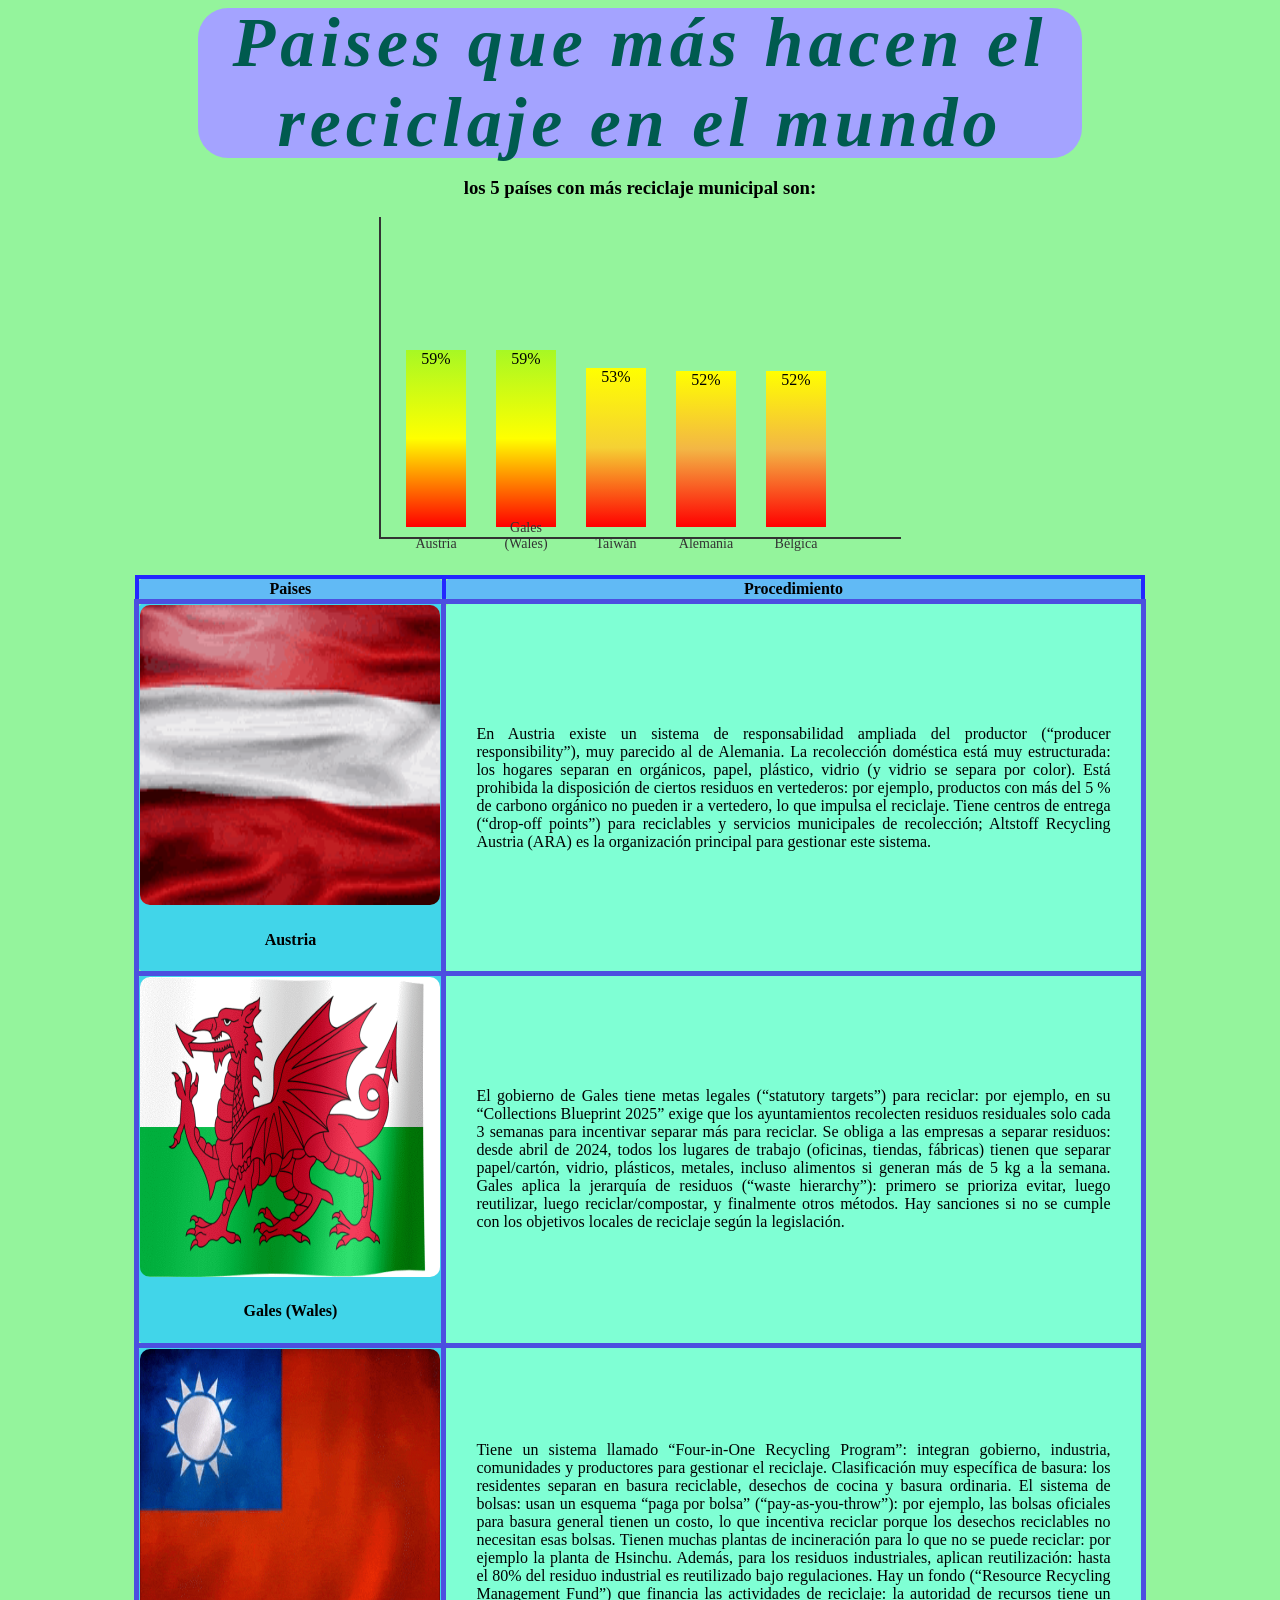
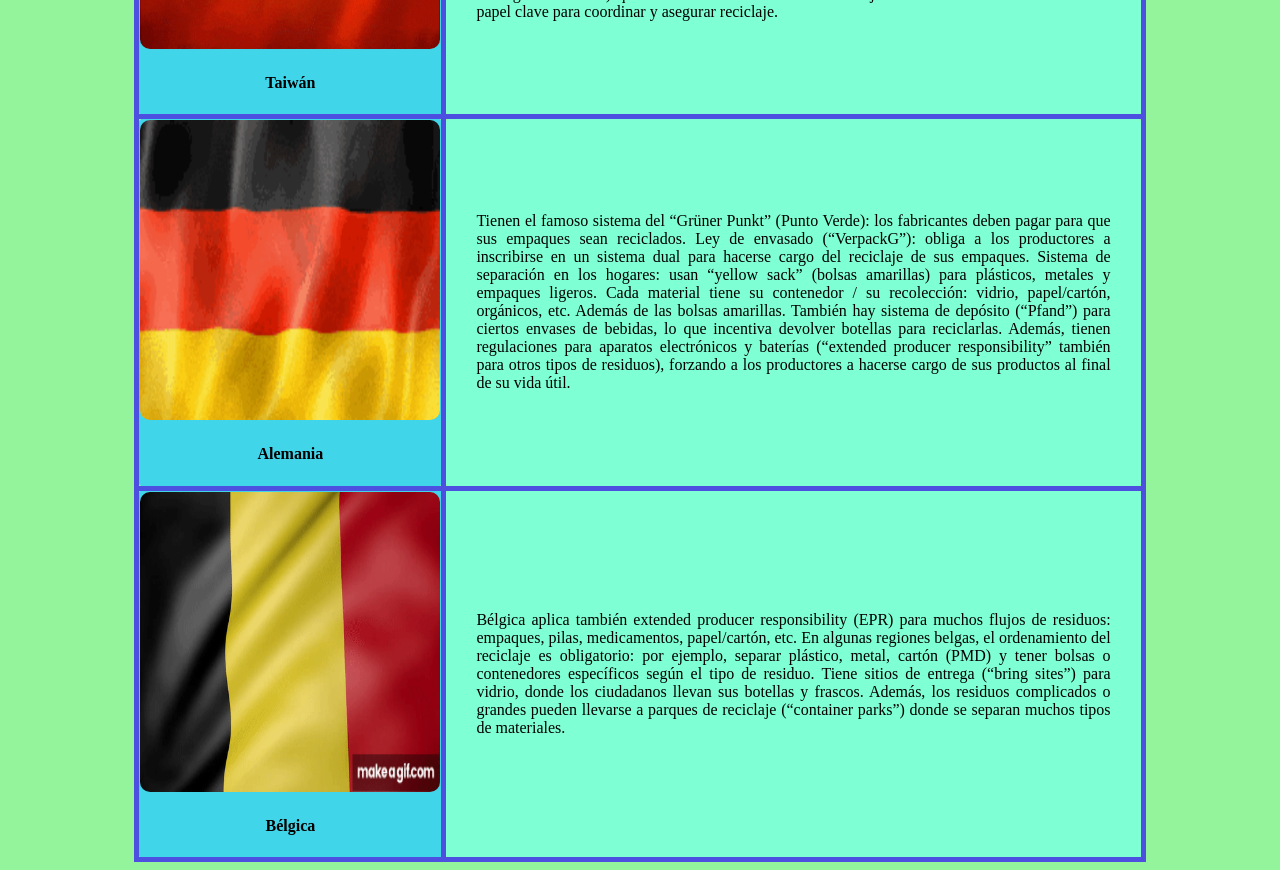
==== Calculo_Reciclaje.html @ cfeb7e09 "Actualice Calculo Reciclaje" ====
<!DOCTYPE html>
<html lang="en">
<head>
    <meta charset="UTF-8">
    <meta name="viewport" content="width=device-width, initial-scale=1.0">
    <link rel="stylesheet" href="Styles/style_Calculo_Reciclaje.css">
    <title>Paises que más Reciclan</title>
</head>
<body>
    <div class="fondo_titulo"><h1 class="titulo">Paises que más hacen el reciclaje en el mundo</h1></div>
    <h3 class="fondo_subtitulo">los 5 países con más reciclaje municipal son:</h3>
    <center><div class="chart">
    <div class="bar averde" style="height: 59%;">59%
        <span class="label">Austria</span>
    </div>
    <div class="bar averde" style="height: 59%;">59%
        <span class="label">Gales (Wales)</span>
    </div>
    <div class="bar amarillo" style="height: 53%;">53%
        <span class="label">Taiwán</span>
    </div>
    <div class="bar atenue" style="height: 52%;">52%
        <span class="label">Alemania</span>
    </div>
    <div class="bar atenue" style="height: 52%;">52%
        <span class="label">Bélgica</span>
    </div>
    </div>
</center>

    <br><br>
<table class="informacion">
    <tr>
        <th>Paises</th>
        <th>Procedimiento</th>
    </tr>
    <tr>
        <td>
            <img src="Multimedia/Imagenes/Calculo Reciclaje/Austria.gif" alt="Austria" class="img_calculo_reciclaje" data-i18n="nombre_Calculo_Reciclaje">
            <h4>Austria</h4>
        </td>
        <td>En Austria existe un sistema de responsabilidad ampliada del productor (“producer responsibility”), muy parecido al de Alemania. La recolección doméstica está muy estructurada: los hogares separan en orgánicos, papel, plástico, vidrio (y vidrio se separa por color). Está prohibida la disposición de ciertos residuos en vertederos: por ejemplo, productos con más del 5 % de carbono orgánico no pueden ir a vertedero, lo que impulsa el reciclaje. Tiene centros de entrega (“drop-off points”) para reciclables y servicios municipales de recolección; Altstoff Recycling Austria (ARA) es la organización principal para gestionar este sistema.
        </td>
    </tr>
    <tr>
        <td>
            <img src="Multimedia/Imagenes/Calculo Reciclaje/Gales (Wales).gif" alt="Gales(Wales)" class="img_calculo_reciclaje" data-i18n="nombre_Calculo_Reciclaje">
            <h4>Gales (Wales)</h4>
        </td>
        <td>El gobierno de Gales tiene metas legales (“statutory targets”) para reciclar: por ejemplo, en su “Collections Blueprint 2025” exige que los ayuntamientos recolecten residuos residuales solo cada 3 semanas para incentivar separar más para reciclar. Se obliga a las empresas a separar residuos: desde abril de 2024, todos los lugares de trabajo (oficinas, tiendas, fábricas) tienen que separar papel/cartón, vidrio, plásticos, metales, incluso alimentos si generan más de 5 kg a la semana. Gales aplica la jerarquía de residuos (“waste hierarchy”): primero se prioriza evitar, luego reutilizar, luego reciclar/compostar, y finalmente otros métodos. Hay sanciones si no se cumple con los objetivos locales de reciclaje según la legislación. </td>
    </tr>
    <tr>
        <td>
            <img src="Multimedia/Imagenes/Calculo Reciclaje/Taiwán.gif" alt="Taiwán" class="img_calculo_reciclaje" data-i18n="nombre_Calculo_Reciclaje">
            <h4>Taiwán</h4>
        </td>
        <td>Tiene un sistema llamado “Four-in-One Recycling Program”: integran gobierno, industria, comunidades y productores para gestionar el reciclaje. Clasificación muy específica de basura: los residentes separan en basura reciclable, desechos de cocina y basura ordinaria. El sistema de bolsas: usan un esquema “paga por bolsa” (“pay-as-you-throw”): por ejemplo, las bolsas oficiales para basura general tienen un costo, lo que incentiva reciclar porque los desechos reciclables no necesitan esas bolsas. Tienen muchas plantas de incineración para lo que no se puede reciclar: por ejemplo la planta de Hsinchu. Además, para los residuos industriales, aplican reutilización: hasta el 80% del residuo industrial es reutilizado bajo regulaciones. Hay un fondo (“Resource Recycling Management Fund”) que financia las actividades de reciclaje: la autoridad de recursos tiene un papel clave para coordinar y asegurar reciclaje.</td>
    </tr> 
    <tr>
        <td>
            <img src="Multimedia/Imagenes/Calculo Reciclaje/Alemania.gif" alt="Alemania" class="img_calculo_reciclaje" data-i18n="nombre_Calculo_Reciclaje">
            <h4>Alemania</h4>
        </td>
        <td>Tienen el famoso sistema del “Grüner Punkt” (Punto Verde): los fabricantes deben pagar para que sus empaques sean reciclados. Ley de envasado (“VerpackG”): obliga a los productores a inscribirse en un sistema dual para hacerse cargo del reciclaje de sus empaques. Sistema de separación en los hogares: usan “yellow sack” (bolsas amarillas) para plásticos, metales y empaques ligeros. Cada material tiene su contenedor / su recolección: vidrio, papel/cartón, orgánicos, etc. Además de las bolsas amarillas. También hay sistema de depósito (“Pfand”) para ciertos envases de bebidas, lo que incentiva devolver botellas para reciclarlas. Además, tienen regulaciones para aparatos electrónicos y baterías (“extended producer responsibility” también para otros tipos de residuos), forzando a los productores a hacerse cargo de sus productos al final de su vida útil.</td>
    </tr>
    <tr>
        <td>
            <img src="Multimedia/Imagenes/Calculo Reciclaje/Bélgica.gif" alt="Bélgica" class="img_calculo_reciclaje" data-i18n="nombre_Calculo_Reciclaje">
            <h4>Bélgica</h4>
        </td>
        <td>Bélgica aplica también extended producer responsibility (EPR) para muchos flujos de residuos: empaques, pilas, medicamentos, papel/cartón, etc. En algunas regiones belgas, el ordenamiento del reciclaje es obligatorio: por ejemplo, separar plástico, metal, cartón (PMD) y tener bolsas o contenedores específicos según el tipo de residuo. Tiene sitios de entrega (“bring sites”) para vidrio, donde los ciudadanos llevan sus botellas y frascos. Además, los residuos complicados o grandes pueden llevarse a parques de reciclaje (“container parks”) donde se separan muchos tipos de materiales.</td>
    </tr>
</table>
<script src="https://cdn"></script>
</body>
</html>
---- Styles/style_Calculo_Reciclaje.css ----
body{
    background-color: #94f49c;
    text-align: center;
}
.titulo{
    color: #005B4F;
    font-size: 70px;
    font-style: oblique;
    text-align: center;
    font-weight: bold;
    letter-spacing: 5px;
}
.fondo_titulo{
    background-color: #a4a3ff;
    border-radius: 30px;
    height: 150px;
    display: flex;
    justify-content: center;
    align-items: center;
    width: 70%;
    margin: auto;
}
.informacion{
    display: flex;
    margin: auto;
    border-collapse: collapse;
    width: 80%;
}
.informacion td{
    border-radius: 10px;
    border: 5px solid #4c4fe0;

}
.informacion th{
    border-radius: 10px;
    background-color: rgb(97, 186, 245);
    border: 4px solid #2327ff;

}
.informacion td:nth-child(1){
    background-color: #41d5e9;
    border-radius: 10px;
    height: 5px;
}
.informacion td:nth-child(2){
    background-color: aquamarine;
    text-align: justify;
    padding: 30px;
}
.img_calculo_reciclaje{
    width: 300px;
    height: 300px;
    border-radius: 10px;
}

.chart {
    display: flex;
    align-items: flex-end; 
    height: 300px;
    border-left: 2px solid #333;
    border-bottom: 2px solid #333;
    padding: 10px;
    width: 500px;
}


.bar {
    width: 60px;
    background-color: #ffffff;
    margin: 0 15px;
    position: relative;
    transition: background-color 0.3s;
}

.averde { background: linear-gradient(to top,red,yellow,rgb(167, 248, 36)); }
.atenue { background: linear-gradient(to top,red,rgb(243, 182, 69),yellow); }
.amarillo { background:linear-gradient(to top,red,rgb(245, 209, 52),yellow); }

.bar .label {
    position: absolute;
    bottom: -25px;
    left: 50%;
    transform: translateX(-50%);
    font-size: 14px;
    color: #333;
}

.bar:hover {
    background-color: #45a049;
}
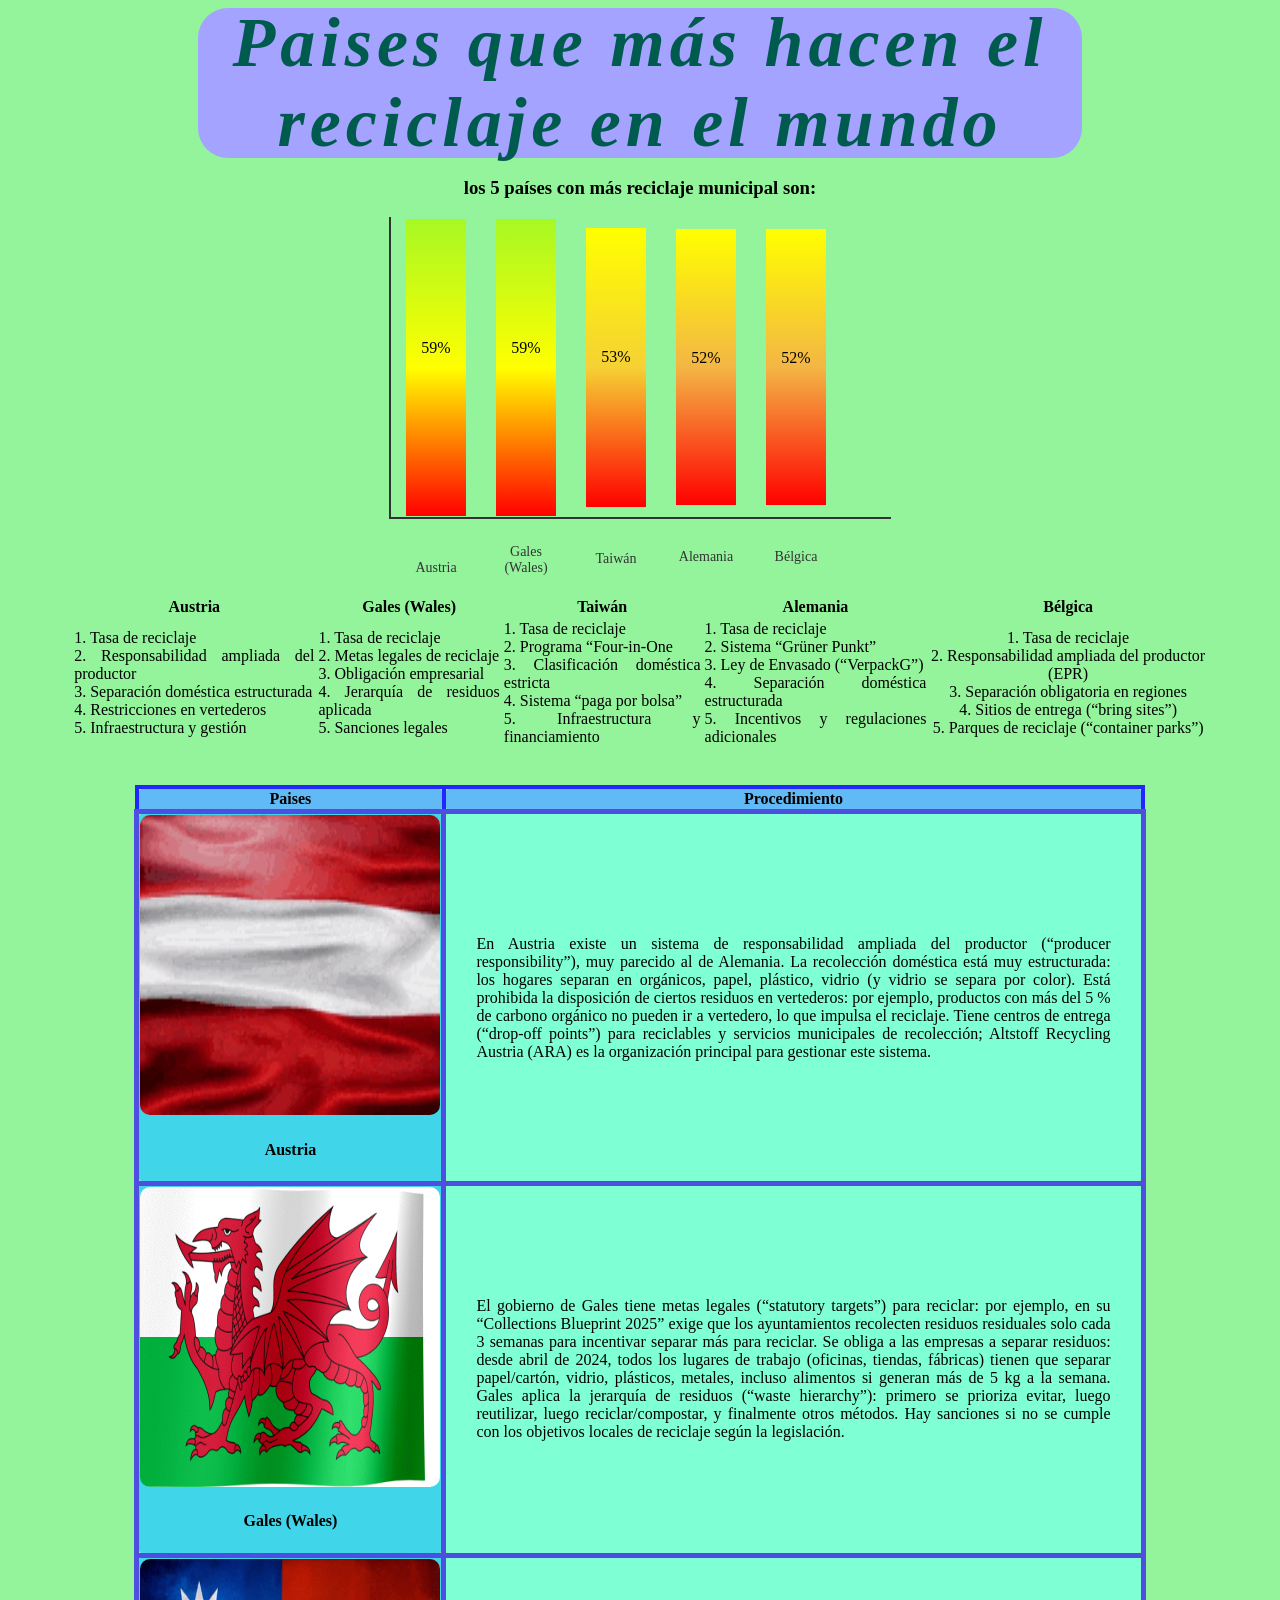
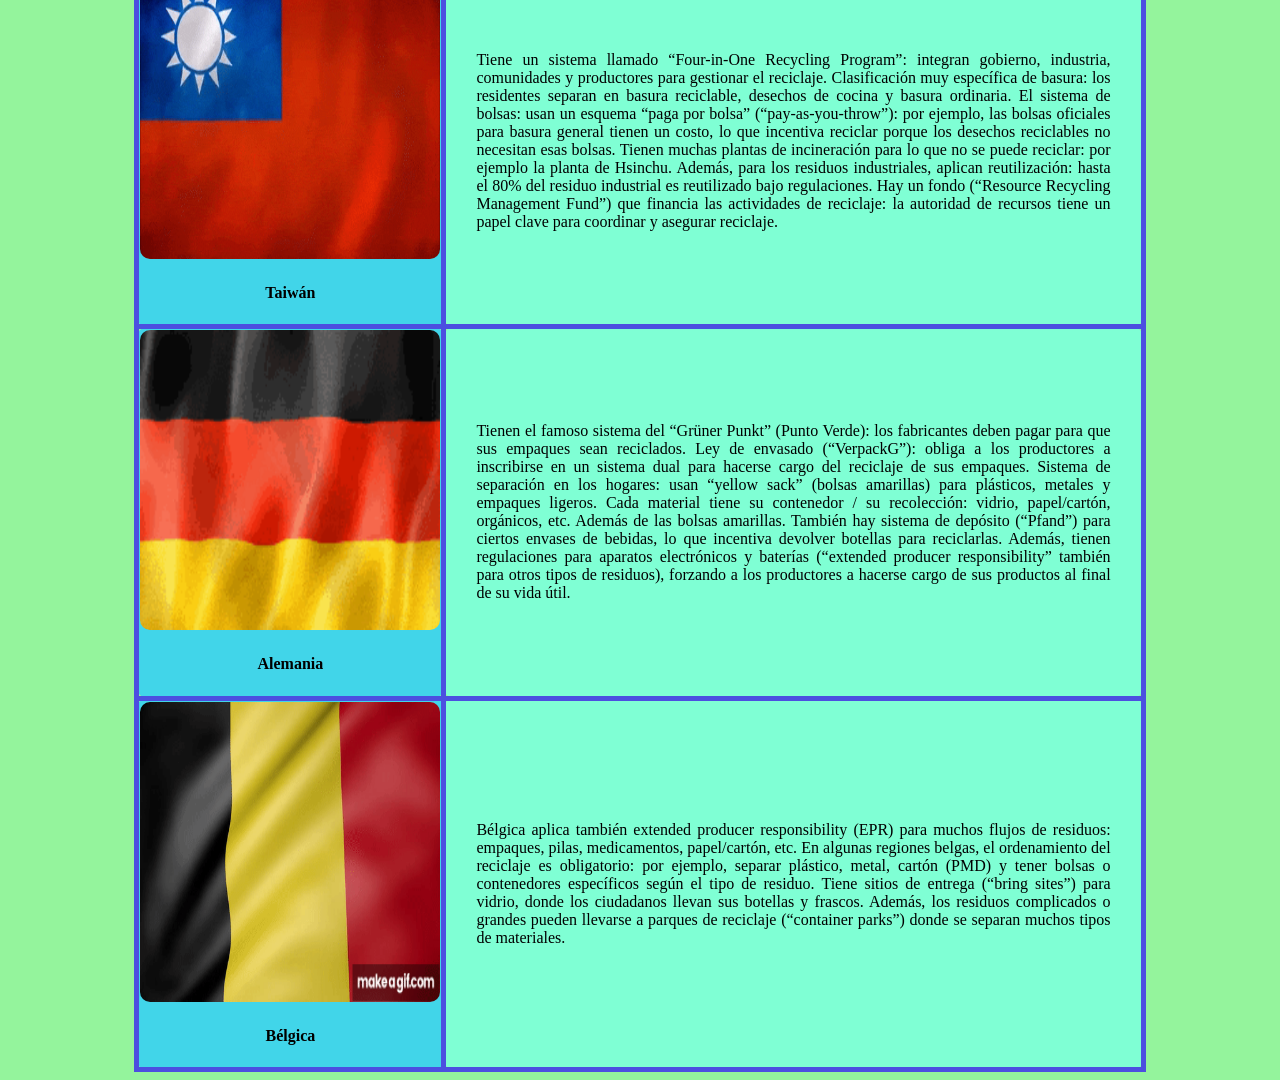
==== commit 491db5b4: "Modificaciones en la grafica de barras y nueva tabla de descripcion de estadisticas" ====
--- a/Calculo_Reciclaje.html
+++ b/Calculo_Reciclaje.html
@@ -9,7 +9,7 @@
 <body>
     <div class="fondo_titulo"><h1 class="titulo">Paises que más hacen el reciclaje en el mundo</h1></div>
     <h3 class="fondo_subtitulo">los 5 países con más reciclaje municipal son:</h3>
-    <center><div class="chart">
+        <div class="chart">
     <div class="bar averde" style="height: 59%;">59%
         <span class="label">Austria</span>
     </div>
@@ -26,10 +26,66 @@
         <span class="label">Bélgica</span>
     </div>
     </div>
-</center>
+<br><br>
+<table class="informacion_estadistica">
+    <tr>
+        <th>
+            Austria
+        </th>
+        <th>
+            Gales (Wales)
+        </th>
+        <th>
+            Taiwán
+        </th>
+        <th>
+            Alemania
+        </th>
+        <th>
+            Bélgica
+        </th>
+    </tr>
+    <tr>
+        <td align="justify">
+            1. Tasa de reciclaje <br>
+            2. Responsabilidad ampliada del productor <br>
+            3. Separación doméstica estructurada <br>
+            4. Restricciones en vertederos <br>
+            5. Infraestructura y gestión
+        </td>
+        <td align="justify">
+            1. Tasa de reciclaje <br>
+            2. Metas legales de reciclaje <br>
+            3. Obligación empresarial <br>
+            4. Jerarquía de residuos aplicada <br>
+            5. Sanciones legales <br>
+        </td>
+        <td align="justify">
+            1. Tasa de reciclaje <br>
+            2. Programa “Four-in-One <br>
+            3. Clasificación doméstica estricta <br>
+            4. Sistema “paga por bolsa” <br>
+            5. Infraestructura y financiamiento <br>
+        </td>
+        <td align="justify">
+            1. Tasa de reciclaje <br>
+            2. Sistema “Grüner Punkt” <br>
+            3. Ley de Envasado (“VerpackG”) <br>
+            4. Separación doméstica estructurada <br>
+            5. Incentivos y regulaciones adicionales <br>
+        </td>
+        <td>
+            1. Tasa de reciclaje <br>
+            2. Responsabilidad ampliada del productor (EPR) <br>
+            3. Separación obligatoria en regiones <br>
+            4. Sitios de entrega (“bring sites”) <br>
+            5. Parques de reciclaje (“container parks”) <br>
+        </td>
+    </tr>
+</table>
 
     <br><br>
-<table class="informacion">
+<table class="informacion_descripcion">
     <tr>
         <th>Paises</th>
         <th>Procedimiento</th>
@@ -71,6 +127,5 @@
         <td>Bélgica aplica también extended producer responsibility (EPR) para muchos flujos de residuos: empaques, pilas, medicamentos, papel/cartón, etc. En algunas regiones belgas, el ordenamiento del reciclaje es obligatorio: por ejemplo, separar plástico, metal, cartón (PMD) y tener bolsas o contenedores específicos según el tipo de residuo. Tiene sitios de entrega (“bring sites”) para vidrio, donde los ciudadanos llevan sus botellas y frascos. Además, los residuos complicados o grandes pueden llevarse a parques de reciclaje (“container parks”) donde se separan muchos tipos de materiales.</td>
     </tr>
 </table>
-<script src="https://cdn"></script>
 </body>
 </html>
--- a/Styles/style_Calculo_Reciclaje.css
+++ b/Styles/style_Calculo_Reciclaje.css
@@ -20,29 +20,29 @@
     width: 70%;
     margin: auto;
 }
-.informacion{
+.informacion_descripcion {
     display: flex;
     margin: auto;
     border-collapse: collapse;
     width: 80%;
 }
-.informacion td{
+.informacion_descripcion td {
     border-radius: 10px;
     border: 5px solid #4c4fe0;
 
 }
-.informacion th{
+.informacion_descripcion th{
     border-radius: 10px;
     background-color: rgb(97, 186, 245);
     border: 4px solid #2327ff;
 
 }
-.informacion td:nth-child(1){
+.informacion_descripcion td:nth-child(1){
     background-color: #41d5e9;
     border-radius: 10px;
     height: 5px;
 }
-.informacion td:nth-child(2){
+.informacion_descripcion td:nth-child(2){
     background-color: aquamarine;
     text-align: justify;
     padding: 30px;
@@ -55,11 +55,12 @@
 
 .chart {
     display: flex;
-    align-items: flex-end; 
+    align-items: center;
+    justify-self: center;
+    margin: auto; 
     height: 300px;
     border-left: 2px solid #333;
     border-bottom: 2px solid #333;
-    padding: 10px;
     width: 500px;
 }
 
@@ -70,6 +71,7 @@
     margin: 0 15px;
     position: relative;
     transition: background-color 0.3s;
+    padding-top: 120px;
 }
 
 .averde { background: linear-gradient(to top,red,yellow,rgb(167, 248, 36)); }
@@ -78,7 +80,7 @@
 
 .bar .label {
     position: absolute;
-    bottom: -25px;
+    bottom: -60px;
     left: 50%;
     transform: translateX(-50%);
     font-size: 14px;
@@ -87,4 +89,14 @@
 
 .bar:hover {
     background-color: #45a049;
-}+}
+.informacion_estadistica {
+    display: flex;
+    align-items: center;
+    justify-self: center;
+    margin: auto;
+    width: 90%;
+    padding-top: 40px;
+}
+
+/* */
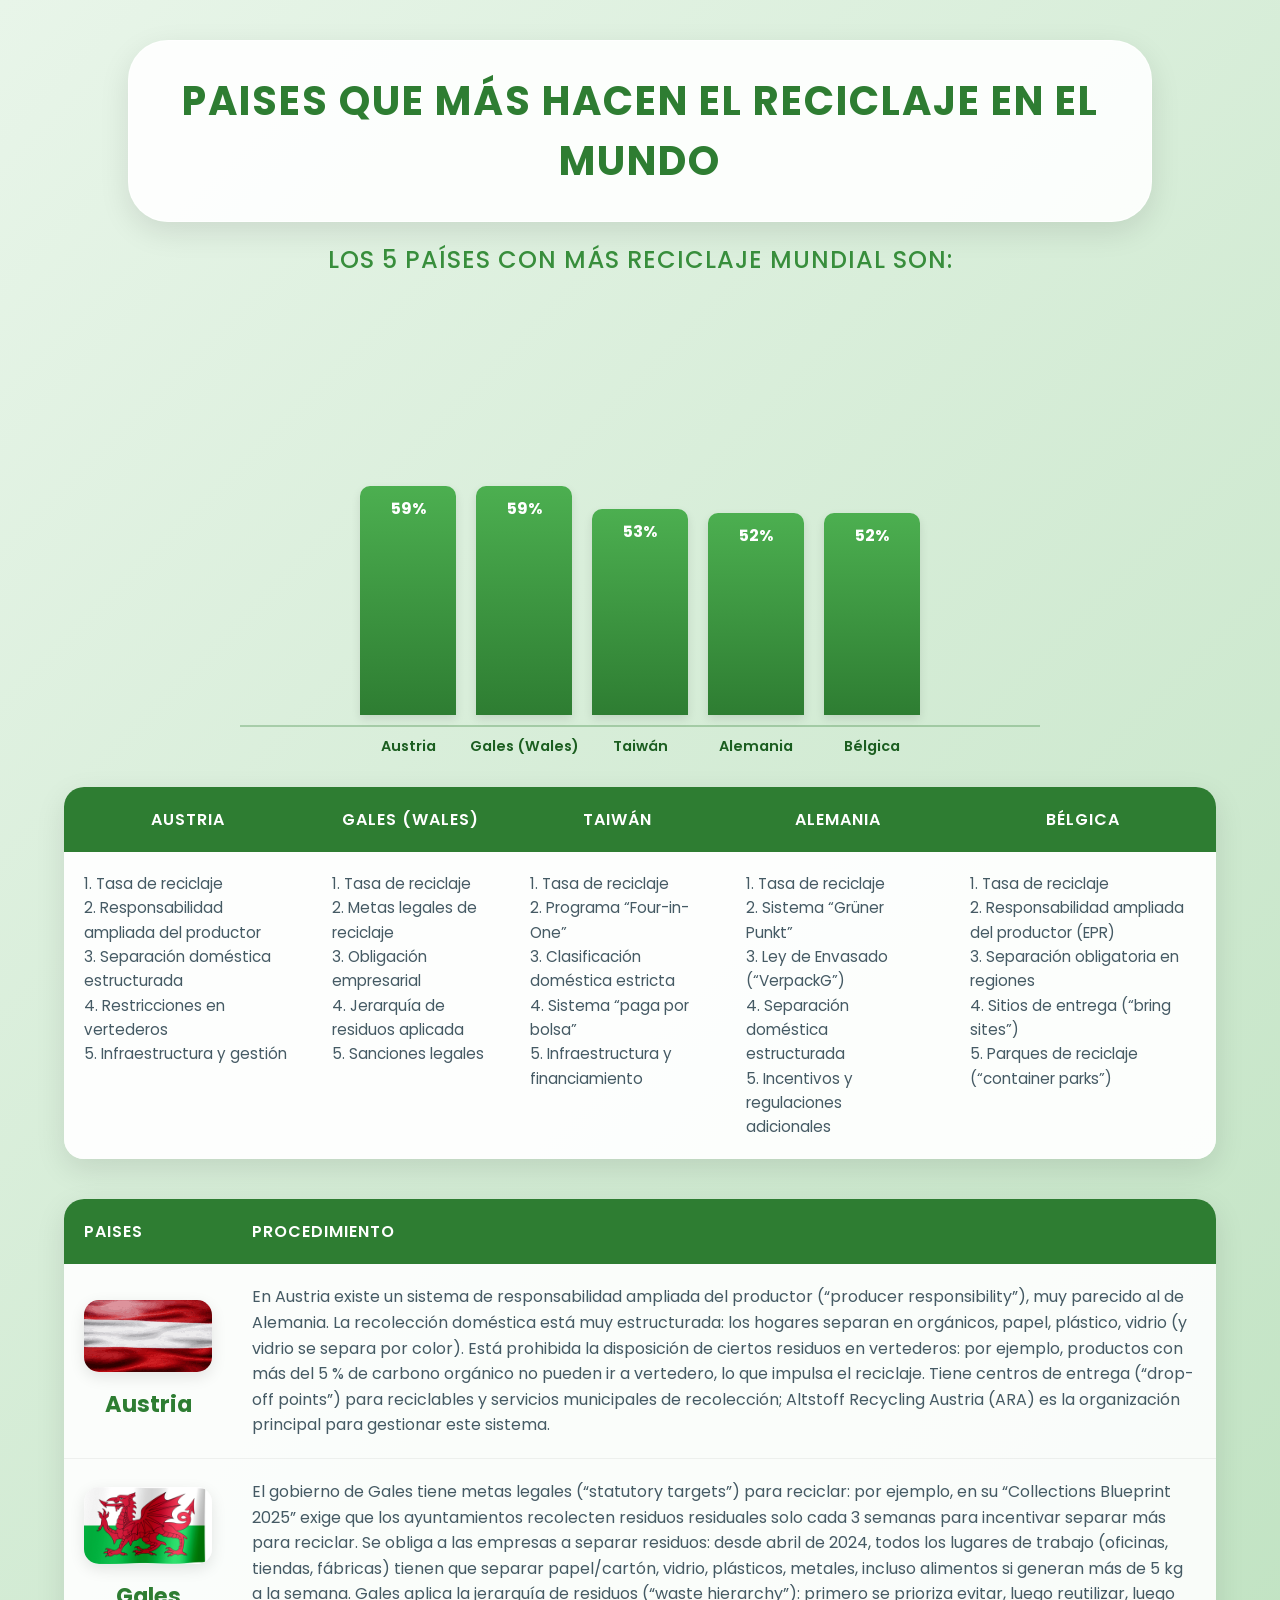
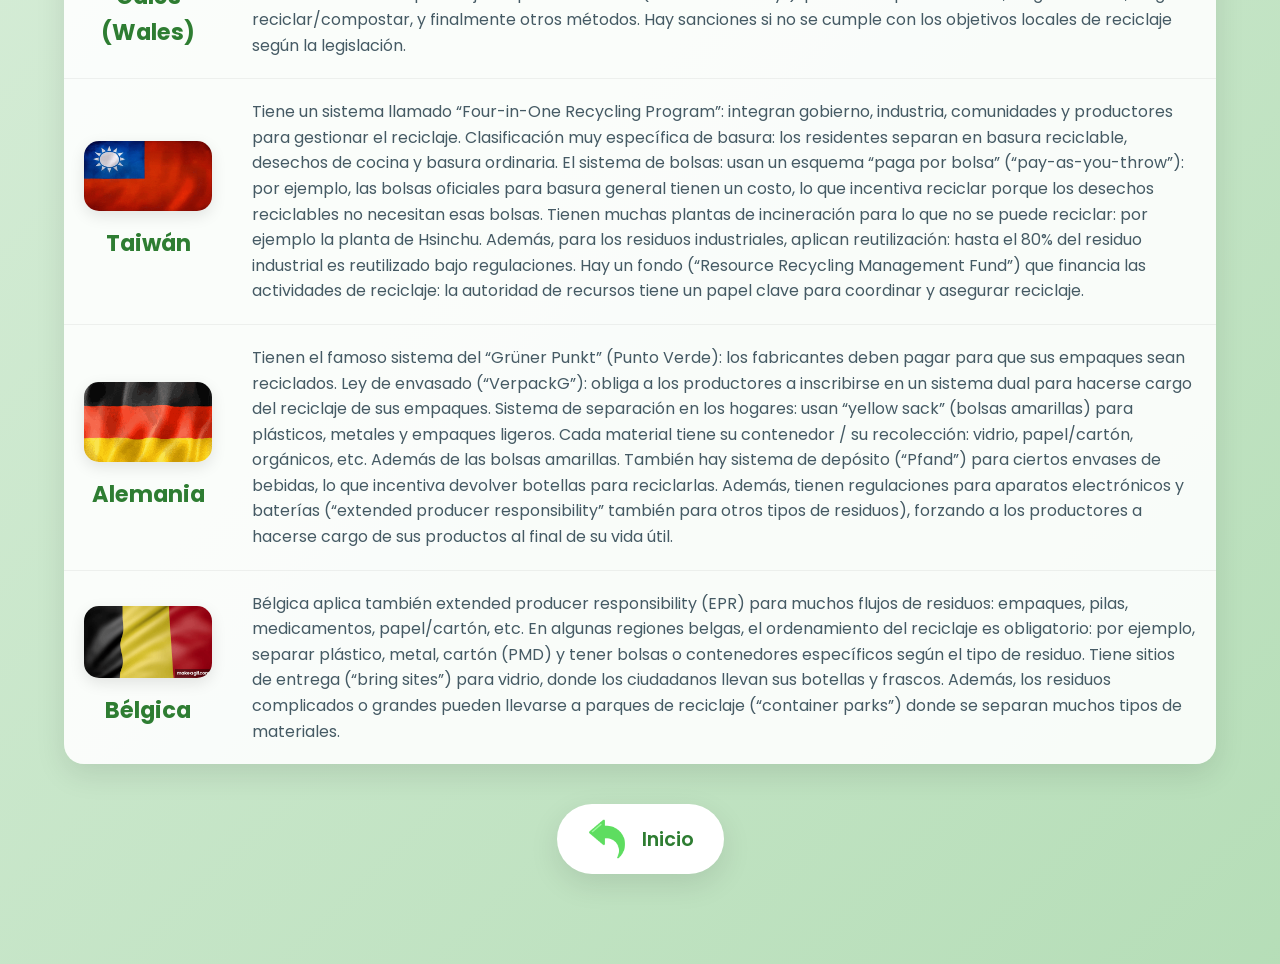
==== commit 917689d4: "feat: Agregue nuevas páginas de cálculo reciclaje y descargables, implemente i18n e incluí estilos, " ====
--- a/Calculo_Reciclaje.html
+++ b/Calculo_Reciclaje.html
@@ -1,3 +1,5 @@
+<!DOCTYPE html>
+<html lang="en">
 <!DOCTYPE html>
 <html lang="en">
 <head>
@@ -7,125 +9,135 @@
     <title>Paises que más Reciclan</title>
 </head>
 <body>
-    <div class="fondo_titulo"><h1 class="titulo">Paises que más hacen el reciclaje en el mundo</h1></div>
-    <h3 class="fondo_subtitulo">los 5 países con más reciclaje municipal son:</h3>
-        <div class="chart">
-    <div class="bar averde" style="height: 59%;">59%
-        <span class="label">Austria</span>
+    <div class="fondo_titulo">
+        <h1 class="titulo" data-i18n="titulo_calculo_reciclaje">Paises que más hacen el reciclaje en el mundo</h1>
     </div>
-    <div class="bar averde" style="height: 59%;">59%
-        <span class="label">Gales (Wales)</span>
+    <h3 class="fondo_subtitulo" data-i18n="subtitulo_calculo_reciclaje">los 5 países con más reciclaje mundial son:</h3>
+    
+    <div class="chart">
+        <div class="bar" style="height: 59%;">59%
+            <span class="label" data-i18n="pais_1_calculo_reciclaje">Austria</span>
+        </div>
+        <div class="bar" style="height: 59%;">59%
+            <span class="label" data-i18n="pais_2_calculo_reciclaje">Gales (Wales)</span>
+        </div>
+        <div class="bar" style="height: 53%;">53%
+            <span class="label" data-i18n="pais_3_calculo_reciclaje">Taiwán</span>
+        </div>
+        <div class="bar" style="height: 52%;">52%
+            <span class="label" data-i18n="pais_4_calculo_reciclaje">Alemania</span>
+        </div>
+        <div class="bar" style="height: 52%;">52%
+            <span class="label" data-i18n="pais_5_calculo_reciclaje">Bélgica</span>
+        </div>
     </div>
-    <div class="bar amarillo" style="height: 53%;">53%
-        <span class="label">Taiwán</span>
+
+    <table class="informacion_estadistica">
+        <thead>
+            <tr>
+                <th data-i18n="pais_1_calculo_reciclaje">Austria</th>
+                <th data-i18n="pais_2_calculo_reciclaje">Gales (Wales)</th>
+                <th data-i18n="pais_3_calculo_reciclaje">Taiwán</th>
+                <th data-i18n="pais_4_calculo_reciclaje">Alemania</th>
+                <th data-i18n="pais_5_calculo_reciclaje">Bélgica</th>
+            </tr>
+        </thead>
+        <tbody>
+            <tr>
+                <td>
+                    <p data-i18n="punto_1_1_calculo_reciclaje">1. Tasa de reciclaje</p>
+                    <p data-i18n="punto_1_2_calculo_reciclaje">2. Responsabilidad ampliada del productor</p>
+                    <p data-i18n="punto_1_3_calculo_reciclaje">3. Separación doméstica estructurada</p>
+                    <p data-i18n="punto_1_4_calculo_reciclaje">4. Restricciones en vertederos</p>
+                    <p data-i18n="punto_1_5_calculo_reciclaje">5. Infraestructura y gestión</p>
+                </td>
+                <td>
+                    <p data-i18n="punto_2_1_calculo_reciclaje">1. Tasa de reciclaje</p>
+                    <p data-i18n="punto_2_2_calculo_reciclaje">2. Metas legales de reciclaje</p>
+                    <p data-i18n="punto_2_3_calculo_reciclaje">3. Obligación empresarial</p>
+                    <p data-i18n="punto_2_4_calculo_reciclaje">4. Jerarquía de residuos aplicada</p>
+                    <p data-i18n="punto_2_5_calculo_reciclaje">5. Sanciones legales</p>
+                </td>
+                <td>
+                    <p data-i18n="punto_3_1_calculo_reciclaje">1. Tasa de reciclaje</p>
+                    <p data-i18n="punto_3_2_calculo_reciclaje">2. Programa “Four-in-One</p>
+                    <p data-i18n="punto_3_3_calculo_reciclaje">3. Clasificación doméstica estricta</p>
+                    <p data-i18n="punto_3_4_calculo_reciclaje">4. Sistema “paga por bolsa”</p>
+                    <p data-i18n="punto_3_5_calculo_reciclaje">5. Infraestructura y financiamiento</p>
+                </td>
+                <td>
+                    <p data-i18n="punto_4_1_calculo_reciclaje">1. Tasa de reciclaje</p>
+                    <p data-i18n="punto_4_2_calculo_reciclaje">2. Sistema “Grüner Punkt”</p>
+                    <p data-i18n="punto_4_3_calculo_reciclaje">3. Ley de Envasado (“VerpackG”)</p>
+                    <p data-i18n="punto_4_4_calculo_reciclaje">4. Separación doméstica estructurada</p>
+                    <p data-i18n="punto_4_5_calculo_reciclaje">5. Incentivos y regulaciones adicionales</p>
+                </td>
+                <td>
+                    <p data-i18n="punto_5_1_calculo_reciclaje">1. Tasa de reciclaje</p>
+                    <p data-i18n="punto_5_2_calculo_reciclaje">2. Responsabilidad ampliada del productor (EPR)</p>
+                    <p data-i18n="punto_5_3_calculo_reciclaje">3. Separación obligatoria en regiones</p>
+                    <p data-i18n="punto_5_4_calculo_reciclaje">4. Sitios de entrega (“bring sites”)</p>
+                    <p data-i18n="punto_5_5_calculo_reciclaje">5. Parques de reciclaje (“container parks”)</p>
+                </td>
+            </tr>
+        </tbody>
+    </table>
+
+    <table class="informacion_descripcion">
+        <thead>
+            <tr>
+                <th data-i18n="subtitulo1_calculo_reciclaje">Paises</th>
+                <th data-i18n="subtitulo2_calculo_reciclaje">Procedimiento</th>
+            </tr>
+        </thead>
+        <tbody>
+            <tr>
+                <td>
+                    <img src="Multimedia/Imagenes/Calculo Reciclaje/Austria.gif" alt="Austria" class="img_calculo_reciclaje">
+                    <h4 data-i18n="pais_1_calculo_reciclaje">Austria</h4>
+                </td>
+                <td data-i18n="informacion1_calculo_reciclaje">En Austria existe un sistema de responsabilidad ampliada del productor (“producer responsibility”), muy parecido al de Alemania. La recolección doméstica está muy estructurada: los hogares separan en orgánicos, papel, plástico, vidrio (y vidrio se separa por color). Está prohibida la disposición de ciertos residuos en vertederos: por ejemplo, productos con más del 5 % de carbono orgánico no pueden ir a vertedero, lo que impulsa el reciclaje. Tiene centros de entrega (“drop-off points”) para reciclables y servicios municipales de recolección; Altstoff Recycling Austria (ARA) es la organización principal para gestionar este sistema.</td>
+            </tr>
+            <tr>
+                <td>
+                    <img src="Multimedia/Imagenes/Calculo Reciclaje/Gales (Wales).gif" alt="Gales(Wales)" class="img_calculo_reciclaje">
+                    <h4 data-i18n="pais_2_calculo_reciclaje">Gales (Wales)</h4>
+                </td>
+                <td data-i18n="informacion2_calculo_reciclaje">El gobierno de Gales tiene metas legales (“statutory targets”) para reciclar: por ejemplo, en su “Collections Blueprint 2025” exige que los ayuntamientos recolecten residuos residuales solo cada 3 semanas para incentivar separar más para reciclar. Se obliga a las empresas a separar residuos: desde abril de 2024, todos los lugares de trabajo (oficinas, tiendas, fábricas) tienen que separar papel/cartón, vidrio, plásticos, metales, incluso alimentos si generan más de 5 kg a la semana. Gales aplica la jerarquía de residuos (“waste hierarchy”): primero se prioriza evitar, luego reutilizar, luego reciclar/compostar, y finalmente otros métodos. Hay sanciones si no se cumple con los objetivos locales de reciclaje según la legislación.</td>
+            </tr>
+            <tr>
+                <td>
+                    <img src="Multimedia/Imagenes/Calculo Reciclaje/Taiwán.gif" alt="Taiwán" class="img_calculo_reciclaje">
+                    <h4 data-i18n="pais_3_calculo_reciclaje">Taiwán</h4>
+                </td>
+                <td data-i18n="informacion3_calculo_reciclaje">Tiene un sistema llamado “Four-in-One Recycling Program”: integran gobierno, industria, comunidades y productores para gestionar el reciclaje. Clasificación muy específica de basura: los residentes separan en basura reciclable, desechos de cocina y basura ordinaria. El sistema de bolsas: usan un esquema “paga por bolsa” (“pay-as-you-throw”): por ejemplo, las bolsas oficiales para basura general tienen un costo, lo que incentiva reciclar porque los desechos reciclables no necesitan esas bolsas. Tienen muchas plantas de incineración para lo que no se puede reciclar: por ejemplo la planta de Hsinchu. Además, para los residuos industriales, aplican reutilización: hasta el 80% del residuo industrial es reutilizado bajo regulaciones. Hay un fondo (“Resource Recycling Management Fund”) que financia las actividades de reciclaje: la autoridad de recursos tiene un papel clave para coordinar y asegurar reciclaje.</td>
+            </tr>
+            <tr>
+                <td>
+                    <img src="Multimedia/Imagenes/Calculo Reciclaje/Alemania.gif" alt="Alemania" class="img_calculo_reciclaje">
+                    <h4 data-i18n="pais_4_calculo_reciclaje">Alemania</h4>
+                </td>
+                <td data-i18n="informacion4_calculo_reciclaje">Tienen el famoso sistema del “Grüner Punkt” (Punto Verde): los fabricantes deben pagar para que sus empaques sean reciclados. Ley de envasado (“VerpackG”): obliga a los productores a inscribirse en un sistema dual para hacerse cargo del reciclaje de sus empaques. Sistema de separación en los hogares: usan “yellow sack” (bolsas amarillas) para plásticos, metales y empaques ligeros. Cada material tiene su contenedor / su recolección: vidrio, papel/cartón, orgánicos, etc. Además de las bolsas amarillas. También hay sistema de depósito (“Pfand”) para ciertos envases de bebidas, lo que incentiva devolver botellas para reciclarlas. Además, tienen regulaciones para aparatos electrónicos y baterías (“extended producer responsibility” también para otros tipos de residuos), forzando a los productores a hacerse cargo de sus productos al final de su vida útil.</td>
+            </tr>
+            <tr>
+                <td>
+                    <img src="Multimedia/Imagenes/Calculo Reciclaje/Bélgica.gif" alt="Bélgica" class="img_calculo_reciclaje">
+                    <h4 data-i18n="pais_5_calculo_reciclaje">Bélgica</h4>
+                </td>
+                <td data-i18n="informacion5_calculo_reciclaje">Bélgica aplica también extended producer responsibility (EPR) para muchos flujos de residuos: empaques, pilas, medicamentos, papel/cartón, etc. En algunas regiones belgas, el ordenamiento del reciclaje es obligatorio: por ejemplo, separar plástico, metal, cartón (PMD) y tener bolsas o contenedores específicos según el tipo de residuo. Tiene sitios de entrega (“bring sites”) para vidrio, donde los ciudadanos llevan sus botellas y frascos. Además, los residuos complicados o grandes pueden llevarse a parques de reciclaje (“container parks”) donde se separan muchos tipos de materiales.</td>
+            </tr>
+        </tbody>
+    </table>
+
+    <div class="item_boton">
+        <a href="Inicio.html">
+            <span class="boton_inicio">
+                <img src="Multimedia/Imagenes/Calculo Reciclaje/boton_fecha_atras.png" alt="Inicio">
+            </span>
+            <span data-i18n="boton_inicio_calculo_reciclaje">Inicio</span>
+        </a>
     </div>
-    <div class="bar atenue" style="height: 52%;">52%
-        <span class="label">Alemania</span>
-    </div>
-    <div class="bar atenue" style="height: 52%;">52%
-        <span class="label">Bélgica</span>
-    </div>
-    </div>
-<br><br>
-<table class="informacion_estadistica">
-    <tr>
-        <th>
-            Austria
-        </th>
-        <th>
-            Gales (Wales)
-        </th>
-        <th>
-            Taiwán
-        </th>
-        <th>
-            Alemania
-        </th>
-        <th>
-            Bélgica
-        </th>
-    </tr>
-    <tr>
-        <td align="justify">
-            1. Tasa de reciclaje <br>
-            2. Responsabilidad ampliada del productor <br>
-            3. Separación doméstica estructurada <br>
-            4. Restricciones en vertederos <br>
-            5. Infraestructura y gestión
-        </td>
-        <td align="justify">
-            1. Tasa de reciclaje <br>
-            2. Metas legales de reciclaje <br>
-            3. Obligación empresarial <br>
-            4. Jerarquía de residuos aplicada <br>
-            5. Sanciones legales <br>
-        </td>
-        <td align="justify">
-            1. Tasa de reciclaje <br>
-            2. Programa “Four-in-One <br>
-            3. Clasificación doméstica estricta <br>
-            4. Sistema “paga por bolsa” <br>
-            5. Infraestructura y financiamiento <br>
-        </td>
-        <td align="justify">
-            1. Tasa de reciclaje <br>
-            2. Sistema “Grüner Punkt” <br>
-            3. Ley de Envasado (“VerpackG”) <br>
-            4. Separación doméstica estructurada <br>
-            5. Incentivos y regulaciones adicionales <br>
-        </td>
-        <td>
-            1. Tasa de reciclaje <br>
-            2. Responsabilidad ampliada del productor (EPR) <br>
-            3. Separación obligatoria en regiones <br>
-            4. Sitios de entrega (“bring sites”) <br>
-            5. Parques de reciclaje (“container parks”) <br>
-        </td>
-    </tr>
-</table>
+</body>
 
-    <br><br>
-<table class="informacion_descripcion">
-    <tr>
-        <th>Paises</th>
-        <th>Procedimiento</th>
-    </tr>
-    <tr>
-        <td>
-            <img src="Multimedia/Imagenes/Calculo Reciclaje/Austria.gif" alt="Austria" class="img_calculo_reciclaje" data-i18n="nombre_Calculo_Reciclaje">
-            <h4>Austria</h4>
-        </td>
-        <td>En Austria existe un sistema de responsabilidad ampliada del productor (“producer responsibility”), muy parecido al de Alemania. La recolección doméstica está muy estructurada: los hogares separan en orgánicos, papel, plástico, vidrio (y vidrio se separa por color). Está prohibida la disposición de ciertos residuos en vertederos: por ejemplo, productos con más del 5 % de carbono orgánico no pueden ir a vertedero, lo que impulsa el reciclaje. Tiene centros de entrega (“drop-off points”) para reciclables y servicios municipales de recolección; Altstoff Recycling Austria (ARA) es la organización principal para gestionar este sistema.
-        </td>
-    </tr>
-    <tr>
-        <td>
-            <img src="Multimedia/Imagenes/Calculo Reciclaje/Gales (Wales).gif" alt="Gales(Wales)" class="img_calculo_reciclaje" data-i18n="nombre_Calculo_Reciclaje">
-            <h4>Gales (Wales)</h4>
-        </td>
-        <td>El gobierno de Gales tiene metas legales (“statutory targets”) para reciclar: por ejemplo, en su “Collections Blueprint 2025” exige que los ayuntamientos recolecten residuos residuales solo cada 3 semanas para incentivar separar más para reciclar. Se obliga a las empresas a separar residuos: desde abril de 2024, todos los lugares de trabajo (oficinas, tiendas, fábricas) tienen que separar papel/cartón, vidrio, plásticos, metales, incluso alimentos si generan más de 5 kg a la semana. Gales aplica la jerarquía de residuos (“waste hierarchy”): primero se prioriza evitar, luego reutilizar, luego reciclar/compostar, y finalmente otros métodos. Hay sanciones si no se cumple con los objetivos locales de reciclaje según la legislación. </td>
-    </tr>
-    <tr>
-        <td>
-            <img src="Multimedia/Imagenes/Calculo Reciclaje/Taiwán.gif" alt="Taiwán" class="img_calculo_reciclaje" data-i18n="nombre_Calculo_Reciclaje">
-            <h4>Taiwán</h4>
-        </td>
-        <td>Tiene un sistema llamado “Four-in-One Recycling Program”: integran gobierno, industria, comunidades y productores para gestionar el reciclaje. Clasificación muy específica de basura: los residentes separan en basura reciclable, desechos de cocina y basura ordinaria. El sistema de bolsas: usan un esquema “paga por bolsa” (“pay-as-you-throw”): por ejemplo, las bolsas oficiales para basura general tienen un costo, lo que incentiva reciclar porque los desechos reciclables no necesitan esas bolsas. Tienen muchas plantas de incineración para lo que no se puede reciclar: por ejemplo la planta de Hsinchu. Además, para los residuos industriales, aplican reutilización: hasta el 80% del residuo industrial es reutilizado bajo regulaciones. Hay un fondo (“Resource Recycling Management Fund”) que financia las actividades de reciclaje: la autoridad de recursos tiene un papel clave para coordinar y asegurar reciclaje.</td>
-    </tr> 
-    <tr>
-        <td>
-            <img src="Multimedia/Imagenes/Calculo Reciclaje/Alemania.gif" alt="Alemania" class="img_calculo_reciclaje" data-i18n="nombre_Calculo_Reciclaje">
-            <h4>Alemania</h4>
-        </td>
-        <td>Tienen el famoso sistema del “Grüner Punkt” (Punto Verde): los fabricantes deben pagar para que sus empaques sean reciclados. Ley de envasado (“VerpackG”): obliga a los productores a inscribirse en un sistema dual para hacerse cargo del reciclaje de sus empaques. Sistema de separación en los hogares: usan “yellow sack” (bolsas amarillas) para plásticos, metales y empaques ligeros. Cada material tiene su contenedor / su recolección: vidrio, papel/cartón, orgánicos, etc. Además de las bolsas amarillas. También hay sistema de depósito (“Pfand”) para ciertos envases de bebidas, lo que incentiva devolver botellas para reciclarlas. Además, tienen regulaciones para aparatos electrónicos y baterías (“extended producer responsibility” también para otros tipos de residuos), forzando a los productores a hacerse cargo de sus productos al final de su vida útil.</td>
-    </tr>
-    <tr>
-        <td>
-            <img src="Multimedia/Imagenes/Calculo Reciclaje/Bélgica.gif" alt="Bélgica" class="img_calculo_reciclaje" data-i18n="nombre_Calculo_Reciclaje">
-            <h4>Bélgica</h4>
-        </td>
-        <td>Bélgica aplica también extended producer responsibility (EPR) para muchos flujos de residuos: empaques, pilas, medicamentos, papel/cartón, etc. En algunas regiones belgas, el ordenamiento del reciclaje es obligatorio: por ejemplo, separar plástico, metal, cartón (PMD) y tener bolsas o contenedores específicos según el tipo de residuo. Tiene sitios de entrega (“bring sites”) para vidrio, donde los ciudadanos llevan sus botellas y frascos. Además, los residuos complicados o grandes pueden llevarse a parques de reciclaje (“container parks”) donde se separan muchos tipos de materiales.</td>
-    </tr>
-</table>
-</body>
+<script type="module" src="Scripts/script_traductor.js"></script>
 </html>
--- a/Styles/style_Calculo_Reciclaje.css
+++ b/Styles/style_Calculo_Reciclaje.css
@@ -1,102 +1,293 @@
-body{
-    background-color: #94f49c;
-    text-align: center;
-}
-.titulo{
-    color: #005B4F;
-    font-size: 70px;
-    font-style: oblique;
-    text-align: center;
+@import url('https://fonts.googleapis.com/css2?family=Poppins:wght@300;400;500;600;700&display=swap');
+
+:root {
+    --color-fondo: #e8f5e9;
+    --color-primario: #2e7d32;
+    --color-secundario: #4caf50;
+    --color-texto: #1b5e20;
+    --color-blanco: #ffffff;
+    --sombra-suave: 0 10px 30px rgba(0, 0, 0, 0.1);
+    --sombra-hover: 0 15px 35px rgba(46, 125, 50, 0.2);
+    --transicion-suave: all 0.4s cubic-bezier(0.25, 0.8, 0.25, 1);
+    --borde-radio: 20px;
+}
+
+* {
+    margin: 0;
+    padding: 0;
+    box-sizing: border-box;
+    transition: var(--transicion-suave);
+}
+
+body {
+    font-family: 'Poppins', sans-serif;
+    background: linear-gradient(-45deg, #e8f5e9, #c8e6c9, #a5d6a7, #e8f5e9);
+    background-size: 400% 400%;
+    animation: gradienteVivo 18s ease infinite;
+    color: var(--color-texto);
+    padding-bottom: 50px;
+}
+
+@keyframes gradienteVivo {
+    0% { background-position: 0% 50%; }
+    50% { background-position: 100% 50%; }
+    100% { background-position: 0% 50%; }
+}
+
+/* Títulos */
+.fondo_titulo {
+    background: rgba(255, 255, 255, 0.9);
+    border-radius: 40px;
+    width: 80%;
+    max-width: 1200px;
+    margin: 40px auto 20px;
+    padding: 30px;
+    text-align: center;
+    box-shadow: var(--sombra-suave);
+    border: 1px solid rgba(255, 255, 255, 0.8);
+}
+
+.titulo {
+    color: var(--color-primario);
+    font-size: 2.5rem;
+    font-weight: 700;
+    text-transform: uppercase;
+    letter-spacing: 2px;
+    margin: 0;
+}
+
+.fondo_subtitulo {
+    text-align: center;
+    color: #388e3c;
+    font-size: 1.5rem;
+    font-weight: 500;
+    margin-bottom: 50px;
+    text-transform: uppercase;
+    letter-spacing: 1px;
+}
+
+/* Gráfica */
+.chart {
+    display: flex;
+    align-items: flex-end;
+    justify-content: center;
+    margin: 0 auto 60px;
+    height: 400px;
+    width: 90%;
+    max-width: 800px;
+    padding-bottom: 10px;
+    border-bottom: 2px solid rgba(46, 125, 50, 0.3);
+    gap: 20px;
+}
+
+.bar {
+    width: 12%;
+    min-width: 60px;
+    background: linear-gradient(to top, var(--color-primario), var(--color-secundario));
+    border-radius: 10px 10px 0 0;
+    position: relative;
+    transition: all 0.4s ease;
+    display: flex;
+    justify-content: center;
+    align-items: flex-start;
+    color: white;
     font-weight: bold;
-    letter-spacing: 5px;
-}
-.fondo_titulo{
-    background-color: #a4a3ff;
-    border-radius: 30px;
-    height: 150px;
-    display: flex;
-    justify-content: center;
-    align-items: center;
-    width: 70%;
-    margin: auto;
-}
-.informacion_descripcion {
-    display: flex;
-    margin: auto;
-    border-collapse: collapse;
-    width: 80%;
-}
-.informacion_descripcion td {
-    border-radius: 10px;
-    border: 5px solid #4c4fe0;
-
-}
-.informacion_descripcion th{
-    border-radius: 10px;
-    background-color: rgb(97, 186, 245);
-    border: 4px solid #2327ff;
-
-}
-.informacion_descripcion td:nth-child(1){
-    background-color: #41d5e9;
-    border-radius: 10px;
-    height: 5px;
-}
-.informacion_descripcion td:nth-child(2){
-    background-color: aquamarine;
-    text-align: justify;
-    padding: 30px;
-}
-.img_calculo_reciclaje{
-    width: 300px;
-    height: 300px;
-    border-radius: 10px;
-}
-
-.chart {
-    display: flex;
-    align-items: center;
-    justify-self: center;
-    margin: auto; 
-    height: 300px;
-    border-left: 2px solid #333;
-    border-bottom: 2px solid #333;
-    width: 500px;
-}
-
-
-.bar {
-    width: 60px;
-    background-color: #ffffff;
-    margin: 0 15px;
-    position: relative;
-    transition: background-color 0.3s;
-    padding-top: 120px;
-}
-
-.averde { background: linear-gradient(to top,red,yellow,rgb(167, 248, 36)); }
-.atenue { background: linear-gradient(to top,red,rgb(243, 182, 69),yellow); }
-.amarillo { background:linear-gradient(to top,red,rgb(245, 209, 52),yellow); }
+    padding-top: 10px;
+    box-shadow: 0 4px 10px rgba(0,0,0,0.1);
+}
+
+.bar:hover {
+    transform: scaleY(1.05);
+    transform-origin: bottom;
+    box-shadow: 0 8px 20px rgba(46, 125, 50, 0.3);
+}
 
 .bar .label {
     position: absolute;
-    bottom: -60px;
+    bottom: -40px;
     left: 50%;
     transform: translateX(-50%);
-    font-size: 14px;
-    color: #333;
-}
-
-.bar:hover {
-    background-color: #45a049;
-}
-.informacion_estadistica {
+    font-size: 0.9rem;
+    color: var(--color-texto);
+    font-weight: 600;
+    text-align: center;
+    width: 120px;
+    line-height: 1.2;
+}
+
+/* Tablas */
+table {
+    width: 90%;
+    max-width: 1200px;
+    margin: 0 auto 40px;
+    border-collapse: separate;
+    border-spacing: 0;
+    background: rgba(255, 255, 255, 0.9);
+    border-radius: var(--borde-radio);
+    overflow: hidden;
+    box-shadow: var(--sombra-suave);
+}
+
+th, td {
+    padding: 20px;
+    text-align: left;
+    vertical-align: top;
+}
+
+th {
+    background: var(--color-primario);
+    color: white;
+    font-weight: 600;
+    text-transform: uppercase;
+    letter-spacing: 1px;
+    font-size: 1rem;
+}
+
+td {
+    border-bottom: 1px solid rgba(0,0,0,0.05);
+    color: #455a64;
+    line-height: 1.6;
+}
+
+tr:last-child td {
+    border-bottom: none;
+}
+
+/* Tabla Estadística */
+.informacion_estadistica th {
+    text-align: center;
+}
+
+.informacion_estadistica td {
+    background: rgba(255, 255, 255, 0.5);
+    font-size: 0.95rem;
+}
+
+/* Tabla Descripción */
+.informacion_descripcion td {
+    vertical-align: middle;
+}
+
+.informacion_descripcion h4 {
+    color: var(--color-primario);
+    font-size: 1.4rem;
+    margin: 15px 0 0;
+    text-align: center;
+}
+
+.img_calculo_reciclaje {
+    width: 100%;
+    max-width: 250px;
+    height: auto;
+    border-radius: 15px;
+    box-shadow: 0 5px 15px rgba(0,0,0,0.1);
+    display: block;
+    margin: 0 auto;
+    transition: transform 0.3s ease;
+}
+
+.img_calculo_reciclaje:hover {
+    transform: scale(1.03);
+}
+
+/* Responsive */
+@media (max-width: 768px) {
+    .titulo {
+        font-size: 1.8rem;
+    }
+    
+    .chart {
+        height: 300px;
+        gap: 10px;
+    }
+    
+    .bar .label {
+        font-size: 0.7rem;
+        bottom: -50px;
+    }
+    
+    table, thead, tbody, th, td, tr {
+        display: block;
+    }
+    
+    thead tr {
+        position: absolute;
+        top: -9999px;
+        left: -9999px;
+    }
+    
+    tr {
+        margin-bottom: 20px;
+        background: white;
+        border-radius: 10px;
+        box-shadow: 0 2px 5px rgba(0,0,0,0.05);
+        padding: 10px;
+    }
+    
+    td {
+        border: none;
+        position: relative;
+        padding-left: 15px;
+    }
+    
+    .informacion_estadistica td {
+        border-bottom: 1px solid #eee;
+    }
+}
+
+@keyframes entradaSuave {
+    from { opacity: 0; transform: translateY(30px); }
+    to { opacity: 1; transform: translateY(0); }
+}
+
+/* Botón Inicio */
+.item_boton {
+    display: flex;
+    justify-content: center; 
+    margin: 40px 0;
+    animation: entradaSuave 0.8s cubic-bezier(0.22, 1, 0.36, 1) forwards;
+    animation-delay: 0.6s;
+    opacity: 0;
+}
+
+.item_boton a {
     display: flex;
     align-items: center;
-    justify-self: center;
-    margin: auto;
-    width: 90%;
-    padding-top: 40px;
-}
-
-/* */+    text-decoration: none;
+    background: white;
+    padding: 15px 30px;
+    border-radius: 50px;
+    box-shadow: var(--sombra-suave);
+    transition: var(--transicion-suave);
+}
+
+.item_boton a:hover {
+    transform: translateY(-5px);
+    box-shadow: var(--sombra-hover);
+}
+
+.boton_inicio {
+    background: none;
+    border: none;
+    padding: 0;
+    cursor: pointer;
+    display: flex;
+    align-items: center;
+    margin-right: 15px;
+}
+
+.boton_inicio img {
+    width: 40px;
+    height: auto;
+    transition: transform 0.3s ease;
+}
+
+.item_boton a:hover .boton_inicio img {
+    transform: translateX(-5px);
+}
+
+.item_boton span {
+    color: var(--color-primario);
+    font-weight: 600;
+    font-size: 1.2rem;
+}
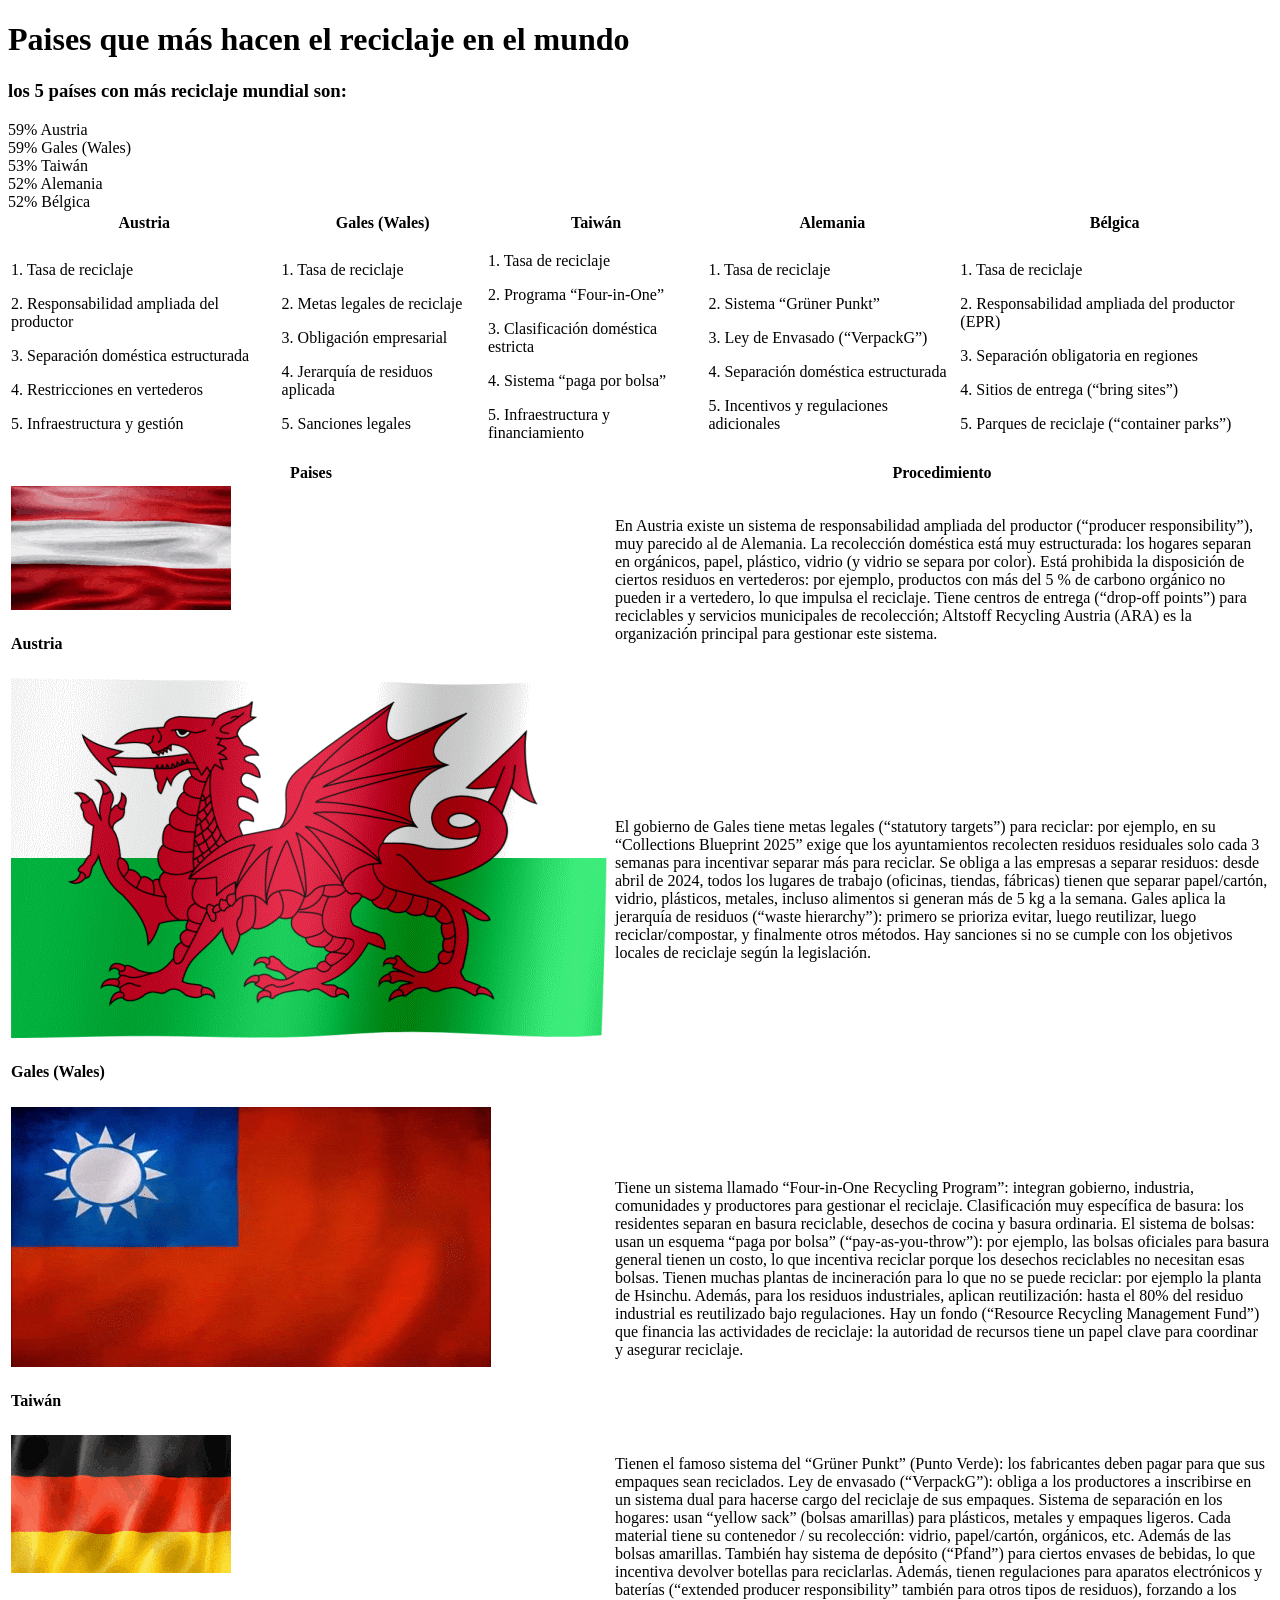
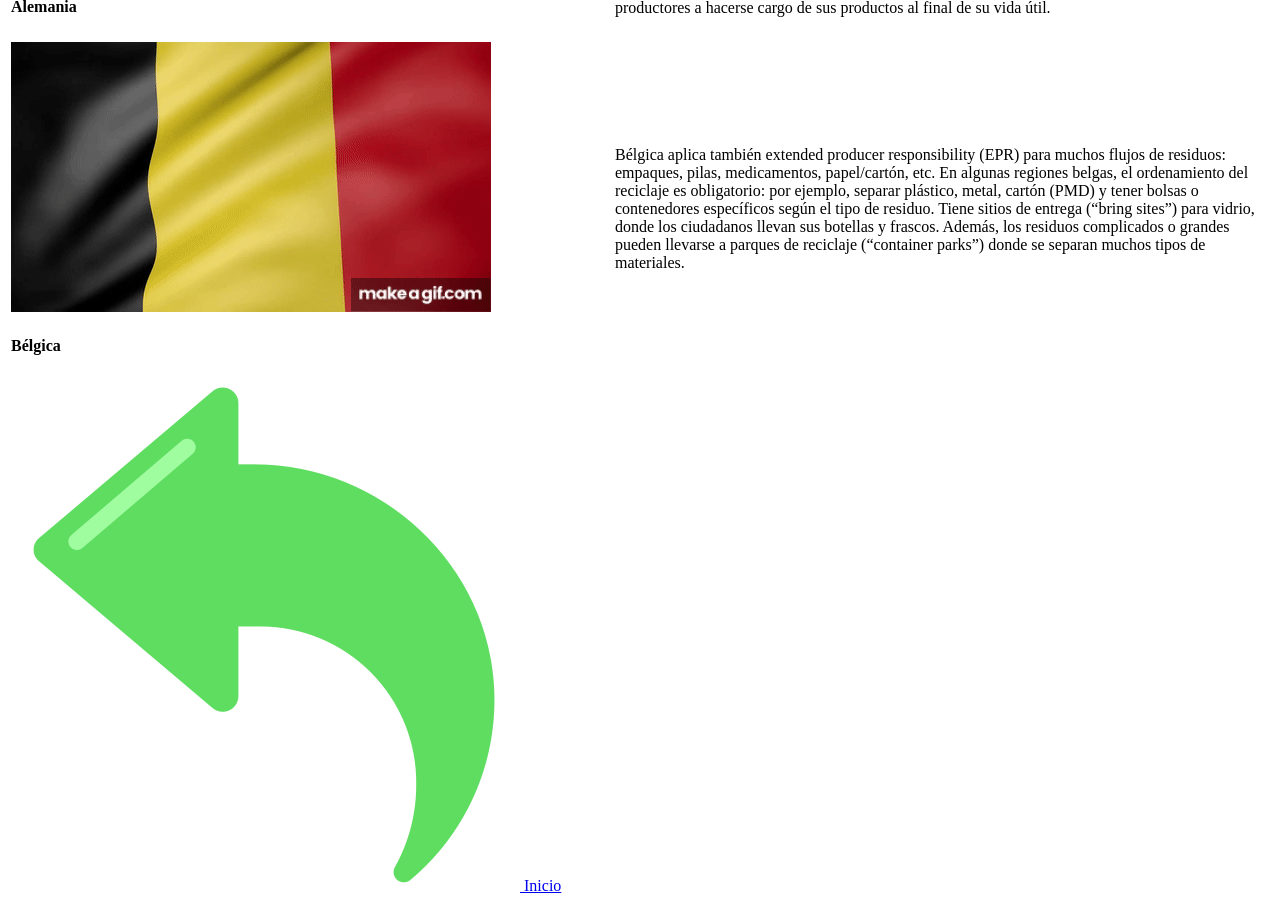
==== commit 6fa22923: "feat: Implementar funcionalidad de contenido descargable con i18n para múltiples idiomas y agregar a" ====
--- a/Calculo_Reciclaje.html
+++ b/Calculo_Reciclaje.html
@@ -5,7 +5,7 @@
 <head>
     <meta charset="UTF-8">
     <meta name="viewport" content="width=device-width, initial-scale=1.0">
-    <link rel="stylesheet" href="Styles/style_Calculo_Reciclaje.css">
+    <link rel="stylesheet" href="Styles/style_calculo_reciclaje.css">
     <title>Paises que más Reciclan</title>
 </head>
 <body>
@@ -130,7 +130,7 @@
     </table>
 
     <div class="item_boton">
-        <a href="Inicio.html">
+        <a href="index.html">
             <span class="boton_inicio">
                 <img src="Multimedia/Imagenes/Calculo Reciclaje/boton_fecha_atras.png" alt="Inicio">
             </span>
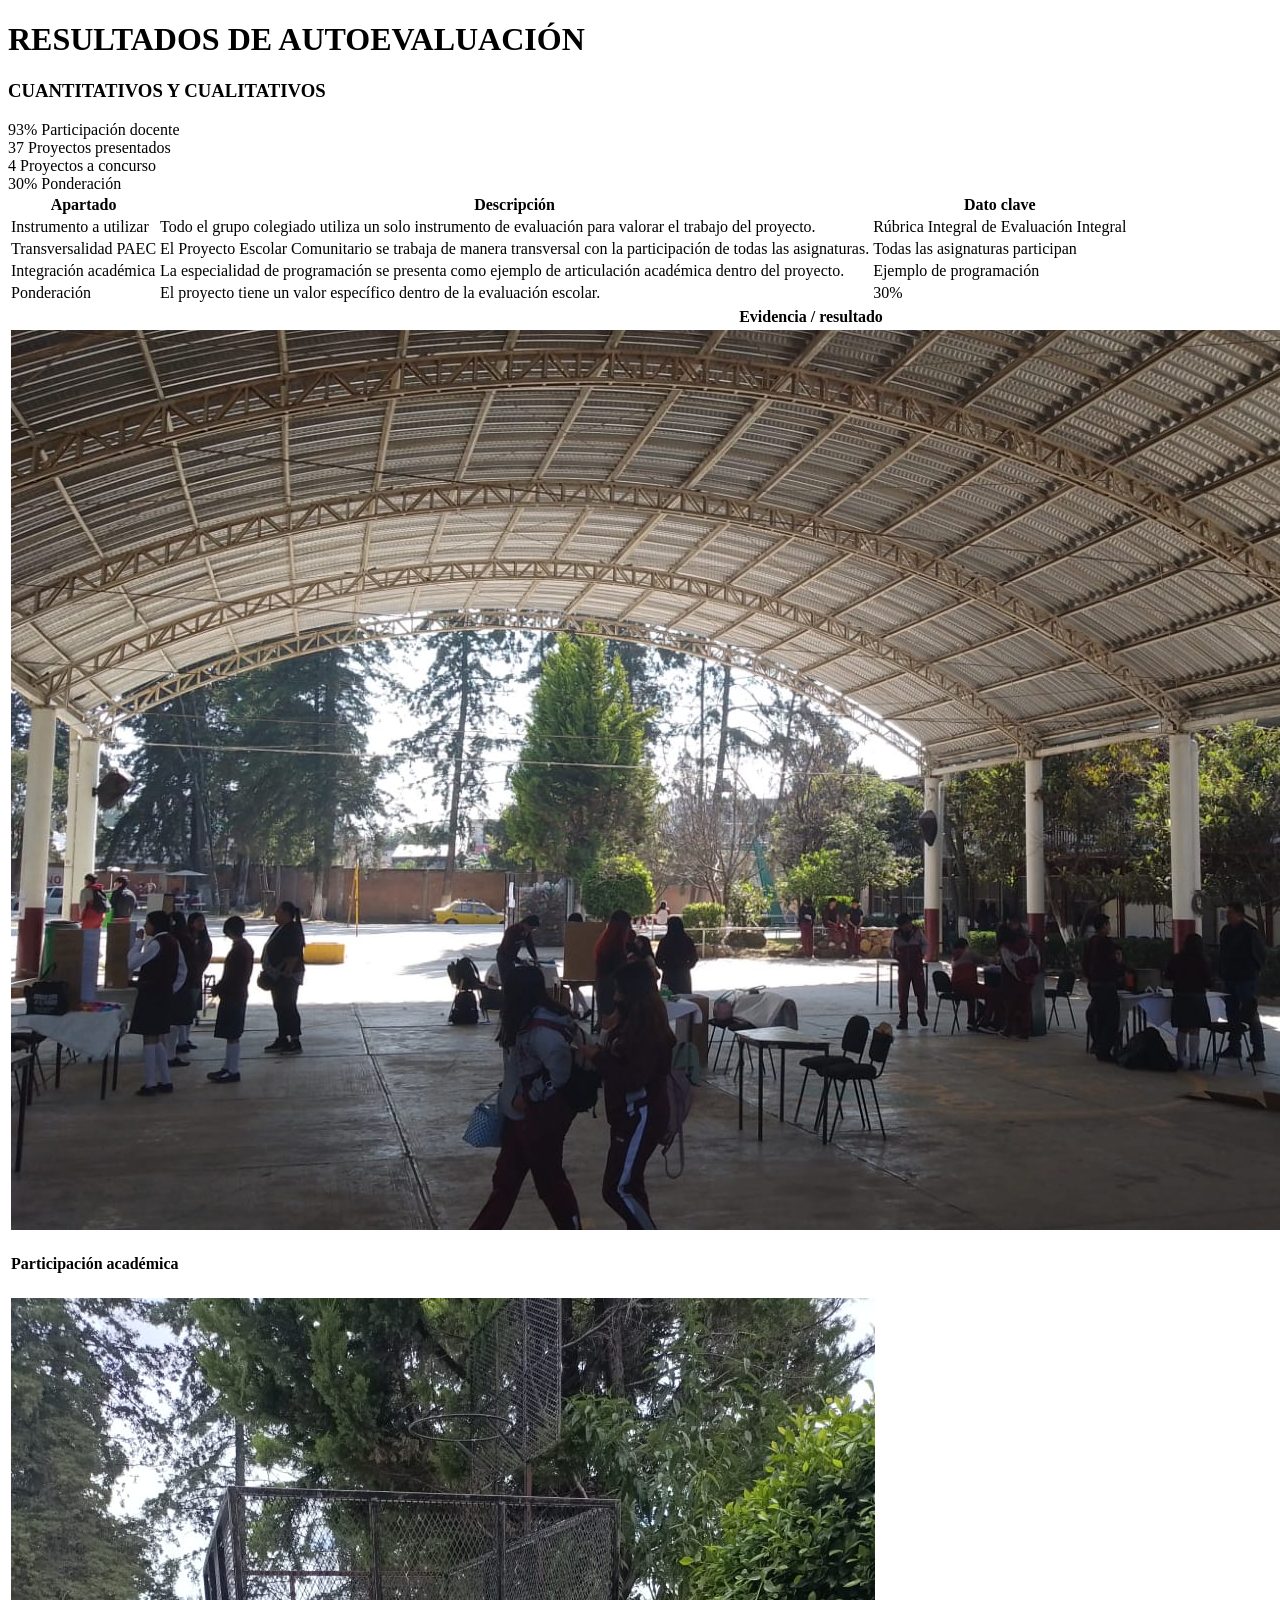
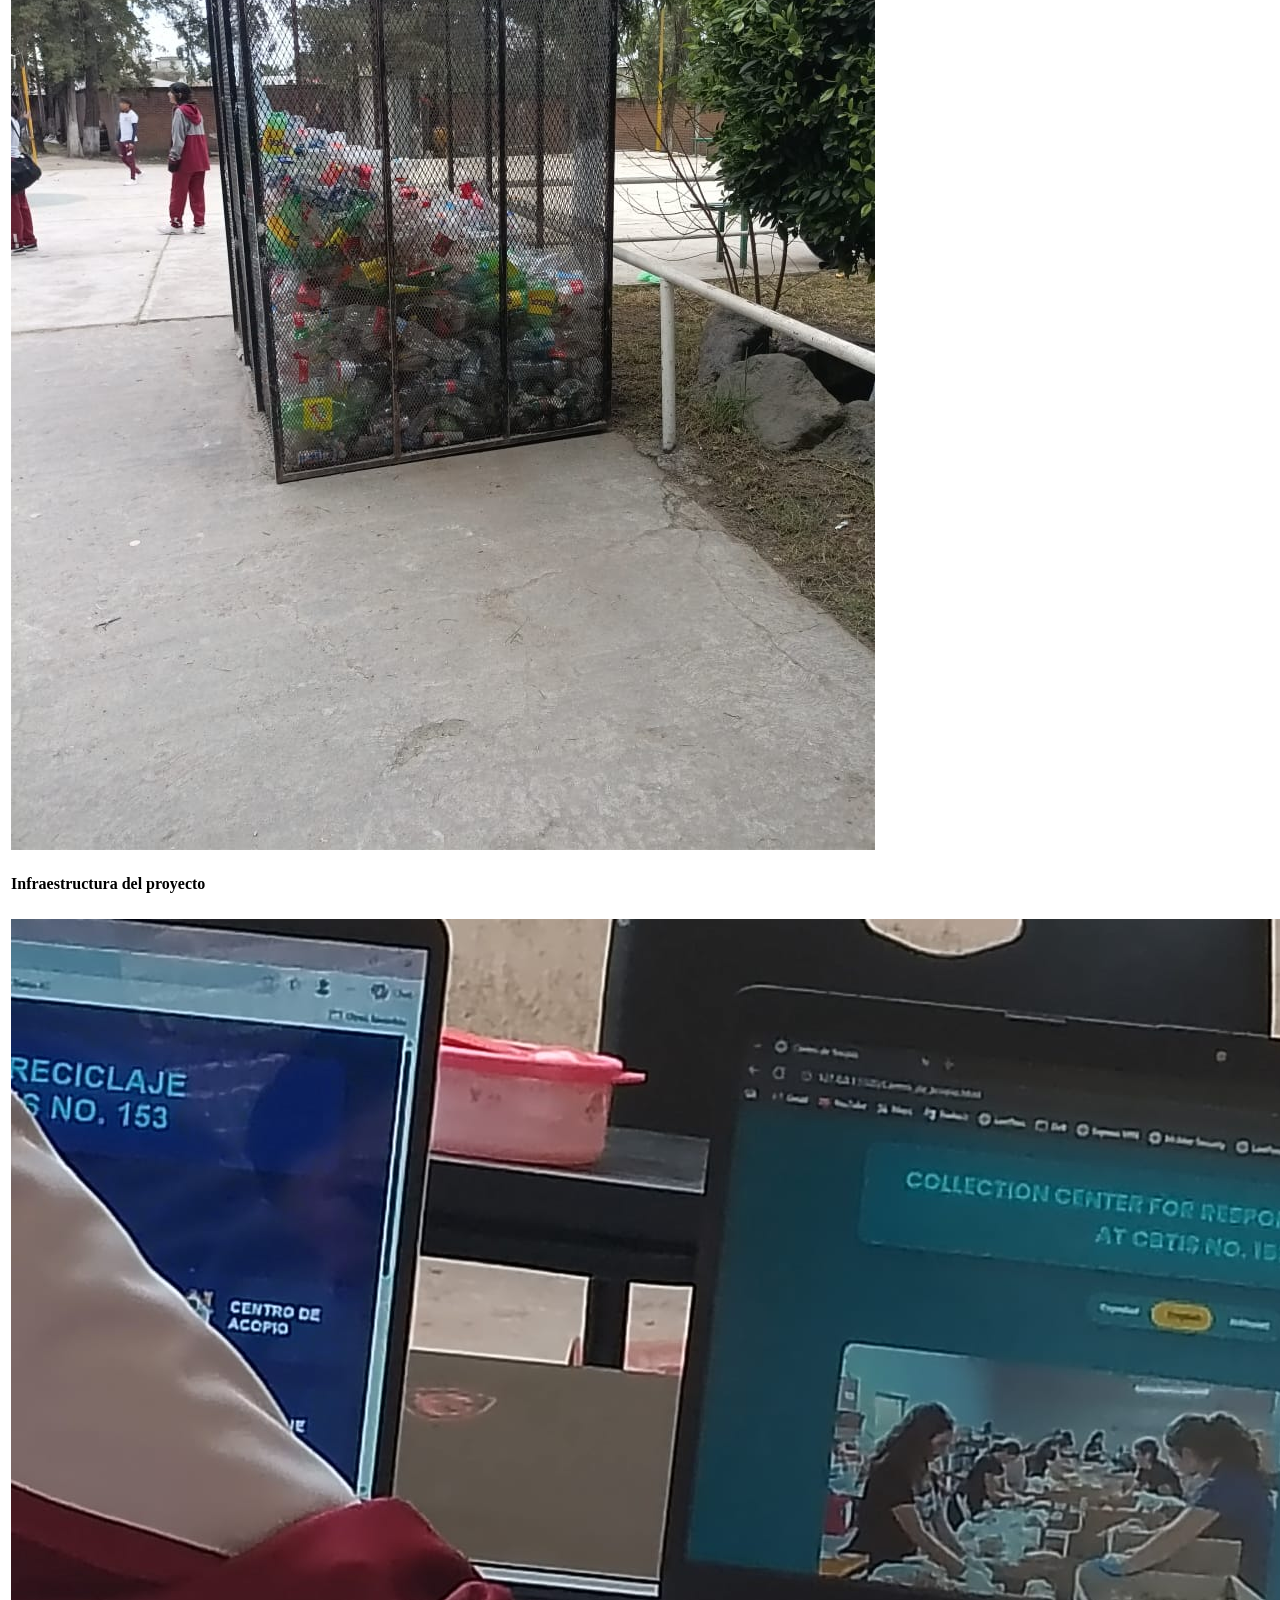
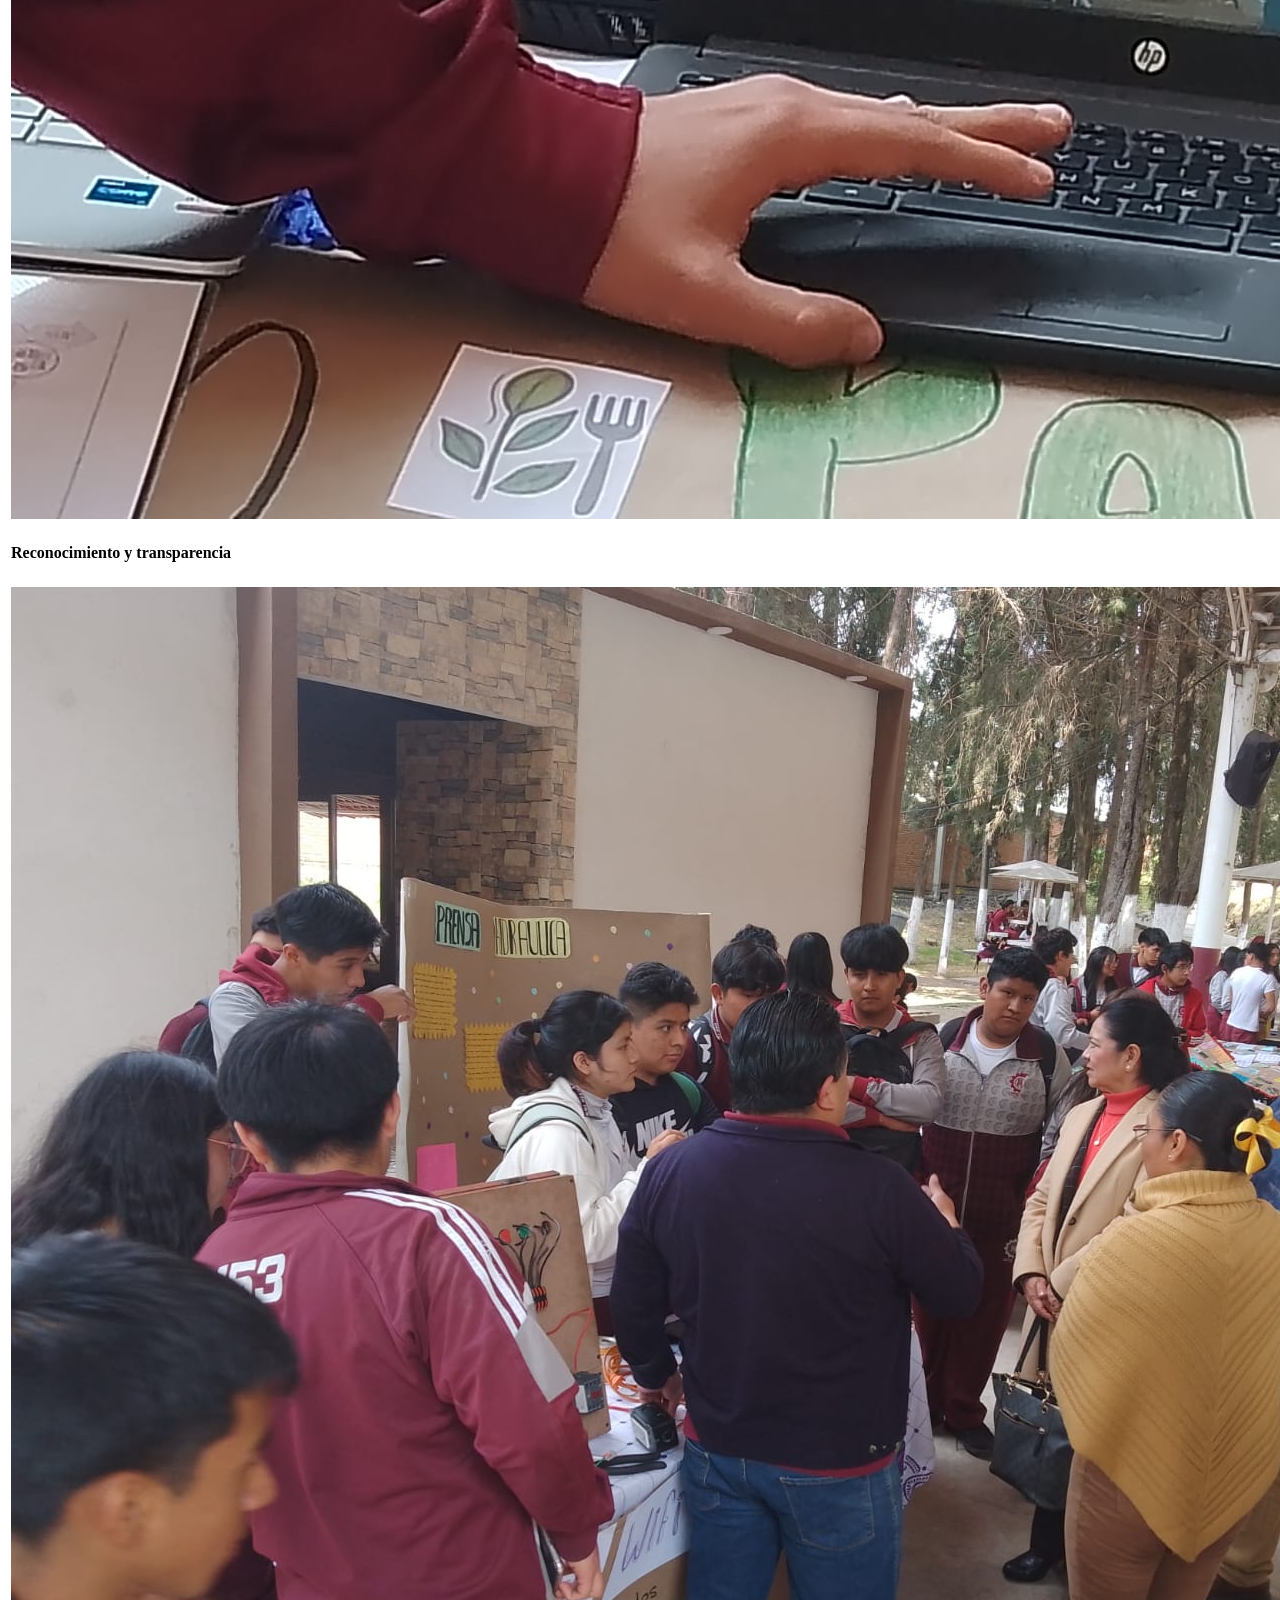
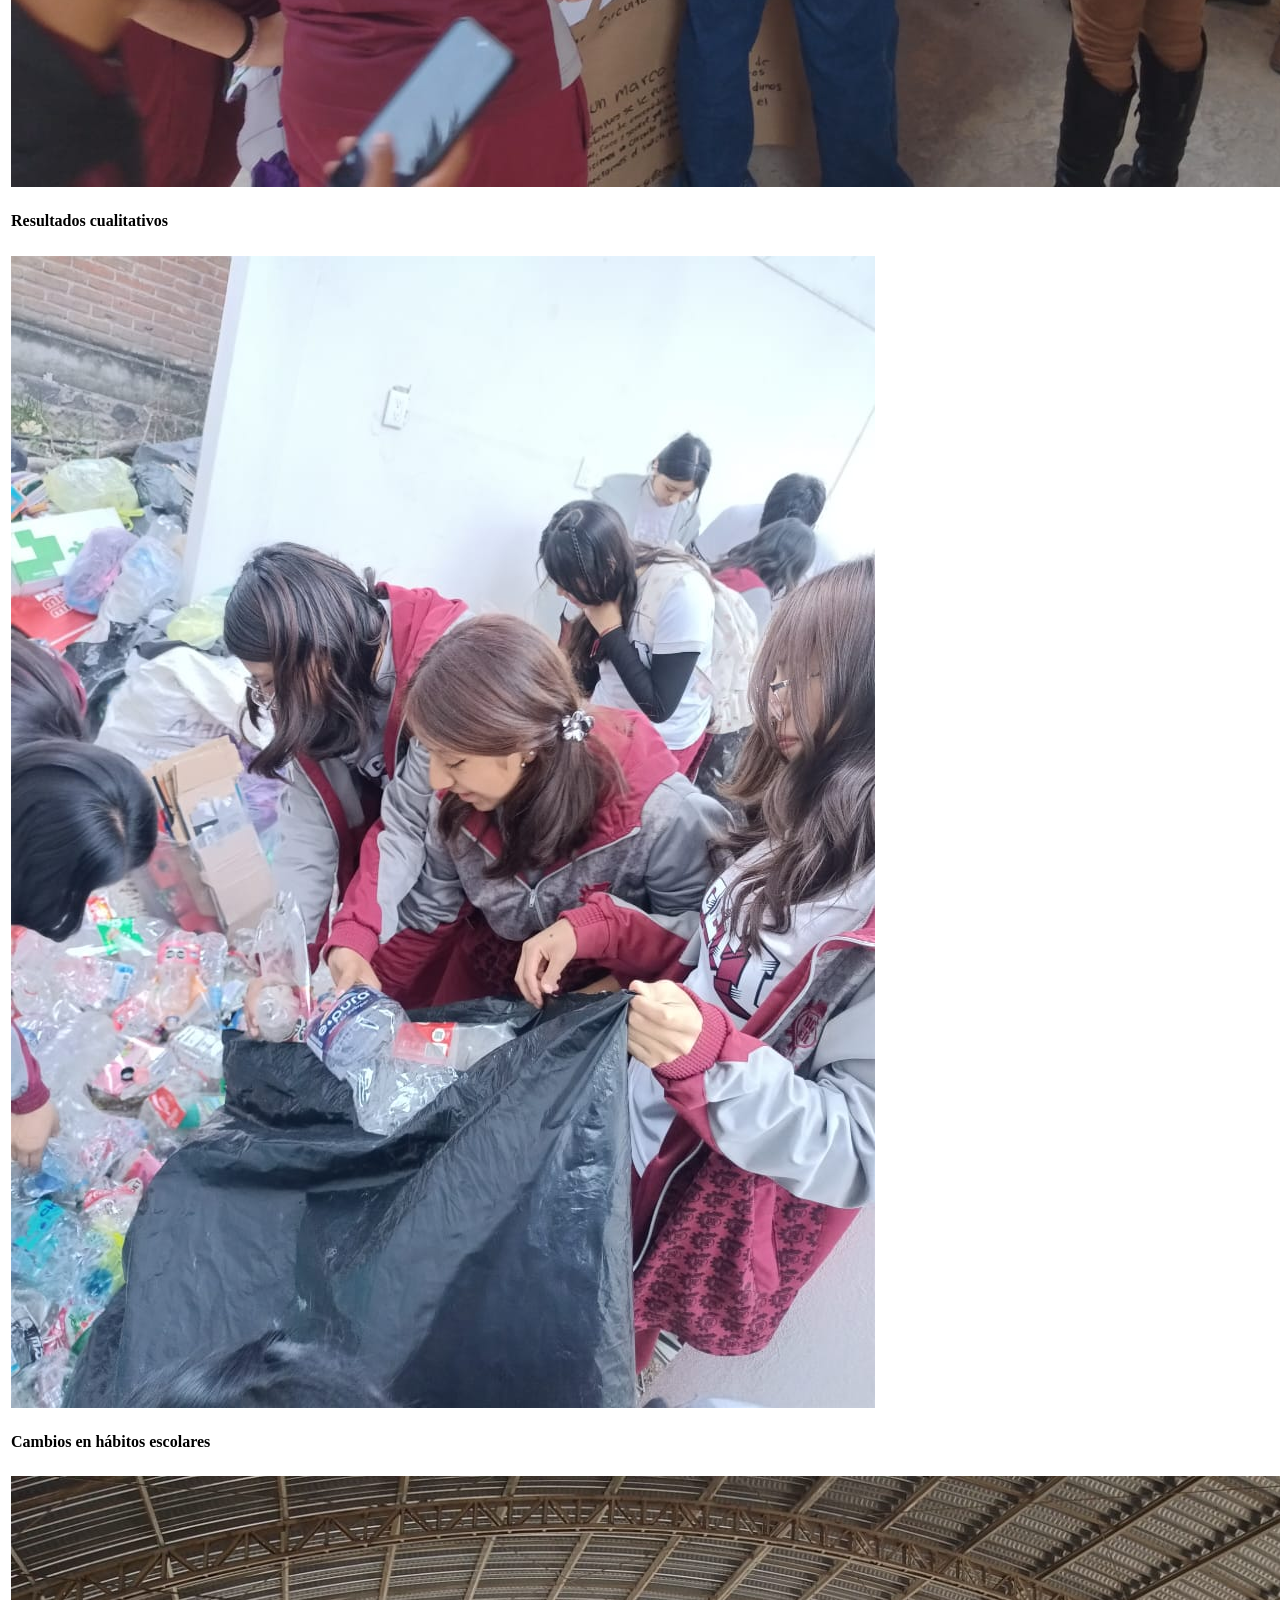
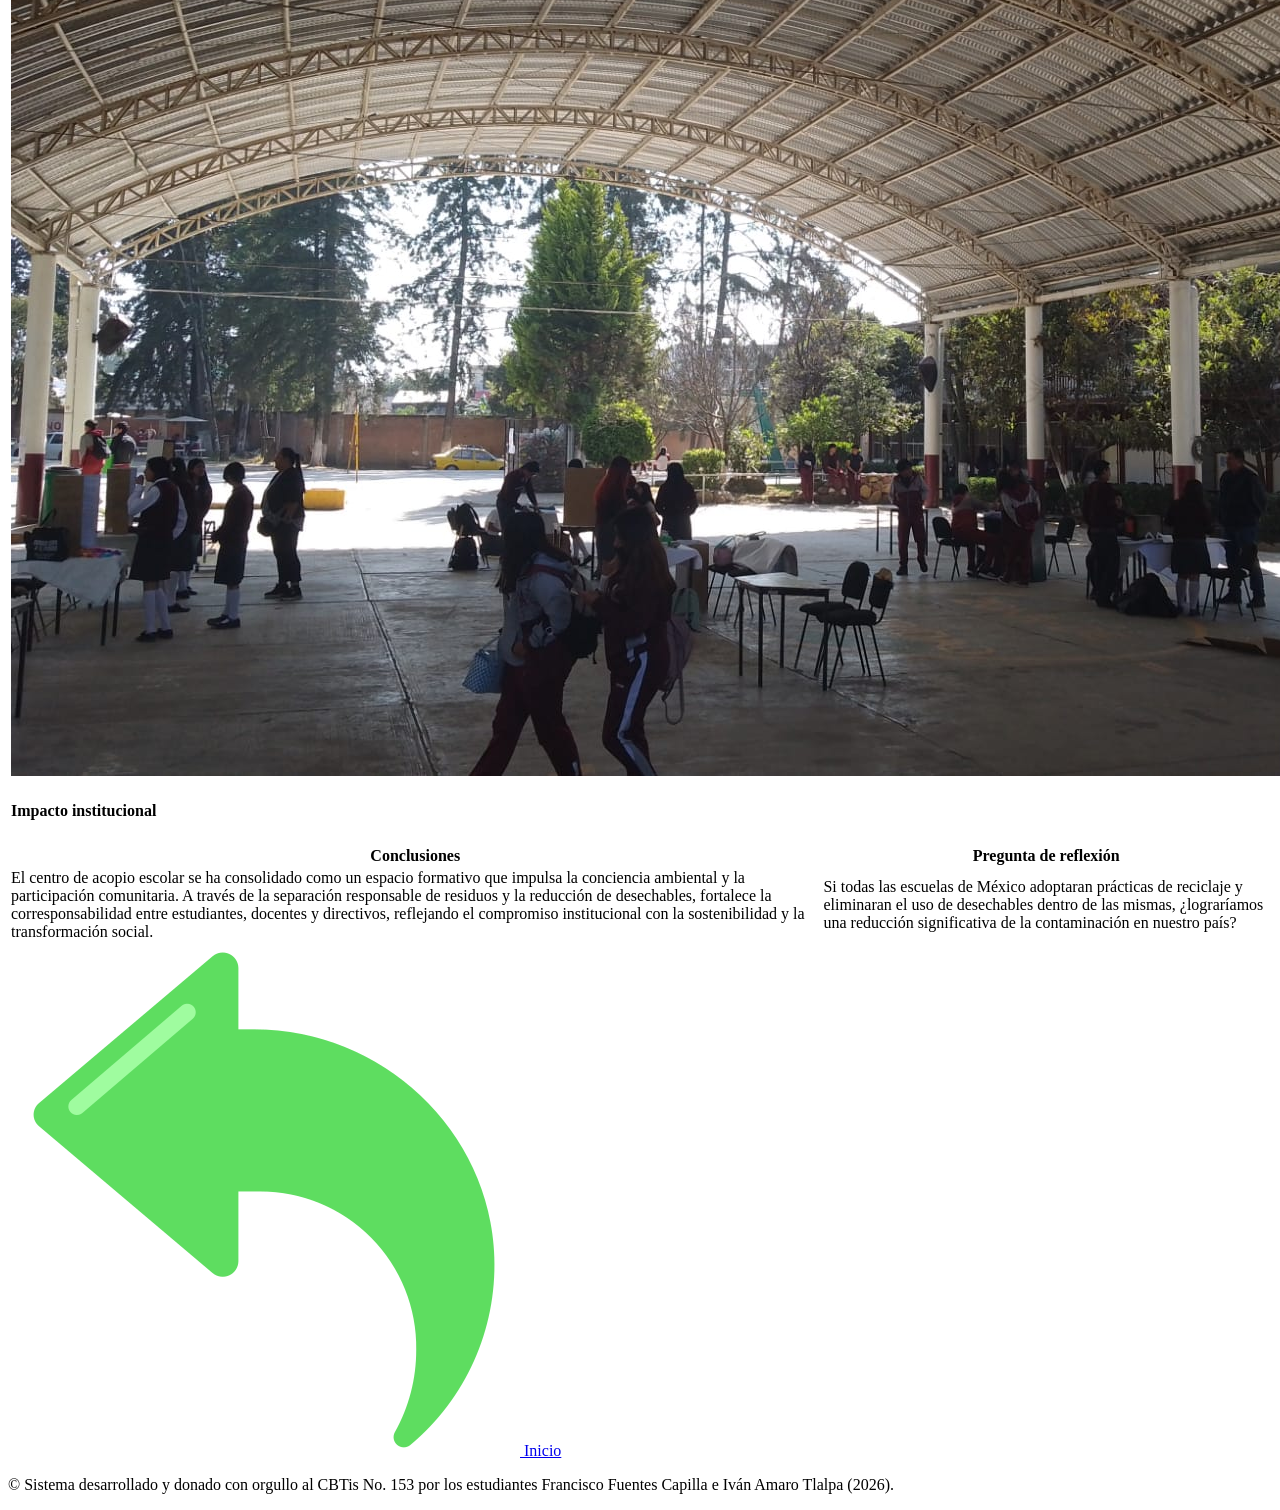
==== commit 2e41e91e: "Rediseño de la aplicacion en paleta de colores e integracion de nuevas images del documento a la vez" ====
--- a/Calculo_Reciclaje.html
+++ b/Calculo_Reciclaje.html
@@ -1,84 +1,78 @@
 <!DOCTYPE html>
-<html lang="en">
-<!DOCTYPE html>
-<html lang="en">
+<html lang="es">
+
 <head>
     <meta charset="UTF-8">
     <meta name="viewport" content="width=device-width, initial-scale=1.0">
     <link rel="stylesheet" href="Styles/style_calculo_reciclaje.css">
-    <title>Paises que más Reciclan</title>
+    <title>Resultados de Autoevaluación</title>
 </head>
+
 <body>
     <div class="fondo_titulo">
-        <h1 class="titulo" data-i18n="titulo_calculo_reciclaje">Paises que más hacen el reciclaje en el mundo</h1>
+        <h1 class="titulo" data-i18n="titulo_calculo_reciclaje">RESULTADOS DE AUTOEVALUACIÓN</h1>
     </div>
-    <h3 class="fondo_subtitulo" data-i18n="subtitulo_calculo_reciclaje">los 5 países con más reciclaje mundial son:</h3>
-    
+    <h3 class="fondo_subtitulo" data-i18n="subtitulo_calculo_reciclaje">CUANTITATIVOS Y CUALITATIVOS</h3>
+
+    <!-- Gráfica adaptada al proyecto -->
     <div class="chart">
-        <div class="bar" style="height: 59%;">59%
-            <span class="label" data-i18n="pais_1_calculo_reciclaje">Austria</span>
-        </div>
-        <div class="bar" style="height: 59%;">59%
-            <span class="label" data-i18n="pais_2_calculo_reciclaje">Gales (Wales)</span>
-        </div>
-        <div class="bar" style="height: 53%;">53%
-            <span class="label" data-i18n="pais_3_calculo_reciclaje">Taiwán</span>
-        </div>
-        <div class="bar" style="height: 52%;">52%
-            <span class="label" data-i18n="pais_4_calculo_reciclaje">Alemania</span>
-        </div>
-        <div class="bar" style="height: 52%;">52%
-            <span class="label" data-i18n="pais_5_calculo_reciclaje">Bélgica</span>
+        <div class="bar barra_docentes">
+            93%
+            <span class="label" data-i18n="dato_1_calculo_reciclaje">Participación docente</span>
+        </div>
+        <div class="bar barra_proyectos">
+            37
+            <span class="label" data-i18n="dato_2_calculo_reciclaje">Proyectos presentados</span>
+        </div>
+        <div class="bar barra_concurso">
+            4
+            <span class="label" data-i18n="dato_3_calculo_reciclaje">Proyectos a concurso</span>
+        </div>
+        <div class="bar barra_ponderacion">
+            30%
+            <span class="label" data-i18n="dato_4_calculo_reciclaje">Ponderación</span>
         </div>
     </div>
 
     <table class="informacion_estadistica">
         <thead>
             <tr>
-                <th data-i18n="pais_1_calculo_reciclaje">Austria</th>
-                <th data-i18n="pais_2_calculo_reciclaje">Gales (Wales)</th>
-                <th data-i18n="pais_3_calculo_reciclaje">Taiwán</th>
-                <th data-i18n="pais_4_calculo_reciclaje">Alemania</th>
-                <th data-i18n="pais_5_calculo_reciclaje">Bélgica</th>
+                <th data-i18n="subtitulo1_calculo_reciclaje">Apartado</th>
+                <th data-i18n="subtitulo2_calculo_reciclaje">Descripción</th>
+                <th data-i18n="subtitulo3_calculo_reciclaje">Dato clave</th>
             </tr>
         </thead>
         <tbody>
             <tr>
-                <td>
-                    <p data-i18n="punto_1_1_calculo_reciclaje">1. Tasa de reciclaje</p>
-                    <p data-i18n="punto_1_2_calculo_reciclaje">2. Responsabilidad ampliada del productor</p>
-                    <p data-i18n="punto_1_3_calculo_reciclaje">3. Separación doméstica estructurada</p>
-                    <p data-i18n="punto_1_4_calculo_reciclaje">4. Restricciones en vertederos</p>
-                    <p data-i18n="punto_1_5_calculo_reciclaje">5. Infraestructura y gestión</p>
-                </td>
-                <td>
-                    <p data-i18n="punto_2_1_calculo_reciclaje">1. Tasa de reciclaje</p>
-                    <p data-i18n="punto_2_2_calculo_reciclaje">2. Metas legales de reciclaje</p>
-                    <p data-i18n="punto_2_3_calculo_reciclaje">3. Obligación empresarial</p>
-                    <p data-i18n="punto_2_4_calculo_reciclaje">4. Jerarquía de residuos aplicada</p>
-                    <p data-i18n="punto_2_5_calculo_reciclaje">5. Sanciones legales</p>
-                </td>
-                <td>
-                    <p data-i18n="punto_3_1_calculo_reciclaje">1. Tasa de reciclaje</p>
-                    <p data-i18n="punto_3_2_calculo_reciclaje">2. Programa “Four-in-One</p>
-                    <p data-i18n="punto_3_3_calculo_reciclaje">3. Clasificación doméstica estricta</p>
-                    <p data-i18n="punto_3_4_calculo_reciclaje">4. Sistema “paga por bolsa”</p>
-                    <p data-i18n="punto_3_5_calculo_reciclaje">5. Infraestructura y financiamiento</p>
-                </td>
-                <td>
-                    <p data-i18n="punto_4_1_calculo_reciclaje">1. Tasa de reciclaje</p>
-                    <p data-i18n="punto_4_2_calculo_reciclaje">2. Sistema “Grüner Punkt”</p>
-                    <p data-i18n="punto_4_3_calculo_reciclaje">3. Ley de Envasado (“VerpackG”)</p>
-                    <p data-i18n="punto_4_4_calculo_reciclaje">4. Separación doméstica estructurada</p>
-                    <p data-i18n="punto_4_5_calculo_reciclaje">5. Incentivos y regulaciones adicionales</p>
-                </td>
-                <td>
-                    <p data-i18n="punto_5_1_calculo_reciclaje">1. Tasa de reciclaje</p>
-                    <p data-i18n="punto_5_2_calculo_reciclaje">2. Responsabilidad ampliada del productor (EPR)</p>
-                    <p data-i18n="punto_5_3_calculo_reciclaje">3. Separación obligatoria en regiones</p>
-                    <p data-i18n="punto_5_4_calculo_reciclaje">4. Sitios de entrega (“bring sites”)</p>
-                    <p data-i18n="punto_5_5_calculo_reciclaje">5. Parques de reciclaje (“container parks”)</p>
-                </td>
+                <td data-i18n="apartado_1_calculo_reciclaje">Instrumento a utilizar</td>
+                <td data-i18n="descripcion_1_calculo_reciclaje">
+                    Todo el grupo colegiado utiliza un solo instrumento de evaluación para valorar el trabajo del
+                    proyecto.
+                </td>
+                <td data-i18n="clave_1_calculo_reciclaje">Rúbrica Integral de Evaluación Integral</td>
+            </tr>
+            <tr>
+                <td data-i18n="apartado_2_calculo_reciclaje">Transversalidad PAEC</td>
+                <td data-i18n="descripcion_2_calculo_reciclaje">
+                    El Proyecto Escolar Comunitario se trabaja de manera transversal con la participación de todas las
+                    asignaturas.
+                </td>
+                <td data-i18n="clave_2_calculo_reciclaje">Todas las asignaturas participan</td>
+            </tr>
+            <tr>
+                <td data-i18n="apartado_3_calculo_reciclaje">Integración académica</td>
+                <td data-i18n="descripcion_3_calculo_reciclaje">
+                    La especialidad de programación se presenta como ejemplo de articulación académica dentro del
+                    proyecto.
+                </td>
+                <td data-i18n="clave_3_calculo_reciclaje">Ejemplo de programación</td>
+            </tr>
+            <tr>
+                <td data-i18n="apartado_4_calculo_reciclaje">Ponderación</td>
+                <td data-i18n="descripcion_4_calculo_reciclaje">
+                    El proyecto tiene un valor específico dentro de la evaluación escolar.
+                </td>
+                <td data-i18n="clave_4_calculo_reciclaje">30%</td>
             </tr>
         </tbody>
     </table>
@@ -86,45 +80,106 @@
     <table class="informacion_descripcion">
         <thead>
             <tr>
-                <th data-i18n="subtitulo1_calculo_reciclaje">Paises</th>
-                <th data-i18n="subtitulo2_calculo_reciclaje">Procedimiento</th>
+                <th data-i18n="subtitulo4_calculo_reciclaje">Evidencia / resultado</th>
+                <th data-i18n="subtitulo5_calculo_reciclaje">Descripción</th>
             </tr>
         </thead>
         <tbody>
             <tr>
                 <td>
-                    <img src="Multimedia/Imagenes/Calculo Reciclaje/Austria.gif" alt="Austria" class="img_calculo_reciclaje">
-                    <h4 data-i18n="pais_1_calculo_reciclaje">Austria</h4>
-                </td>
-                <td data-i18n="informacion1_calculo_reciclaje">En Austria existe un sistema de responsabilidad ampliada del productor (“producer responsibility”), muy parecido al de Alemania. La recolección doméstica está muy estructurada: los hogares separan en orgánicos, papel, plástico, vidrio (y vidrio se separa por color). Está prohibida la disposición de ciertos residuos en vertederos: por ejemplo, productos con más del 5 % de carbono orgánico no pueden ir a vertedero, lo que impulsa el reciclaje. Tiene centros de entrega (“drop-off points”) para reciclables y servicios municipales de recolección; Altstoff Recycling Austria (ARA) es la organización principal para gestionar este sistema.</td>
-            </tr>
-            <tr>
-                <td>
-                    <img src="Multimedia/Imagenes/Calculo Reciclaje/Gales (Wales).gif" alt="Gales(Wales)" class="img_calculo_reciclaje">
-                    <h4 data-i18n="pais_2_calculo_reciclaje">Gales (Wales)</h4>
-                </td>
-                <td data-i18n="informacion2_calculo_reciclaje">El gobierno de Gales tiene metas legales (“statutory targets”) para reciclar: por ejemplo, en su “Collections Blueprint 2025” exige que los ayuntamientos recolecten residuos residuales solo cada 3 semanas para incentivar separar más para reciclar. Se obliga a las empresas a separar residuos: desde abril de 2024, todos los lugares de trabajo (oficinas, tiendas, fábricas) tienen que separar papel/cartón, vidrio, plásticos, metales, incluso alimentos si generan más de 5 kg a la semana. Gales aplica la jerarquía de residuos (“waste hierarchy”): primero se prioriza evitar, luego reutilizar, luego reciclar/compostar, y finalmente otros métodos. Hay sanciones si no se cumple con los objetivos locales de reciclaje según la legislación.</td>
-            </tr>
-            <tr>
-                <td>
-                    <img src="Multimedia/Imagenes/Calculo Reciclaje/Taiwán.gif" alt="Taiwán" class="img_calculo_reciclaje">
-                    <h4 data-i18n="pais_3_calculo_reciclaje">Taiwán</h4>
-                </td>
-                <td data-i18n="informacion3_calculo_reciclaje">Tiene un sistema llamado “Four-in-One Recycling Program”: integran gobierno, industria, comunidades y productores para gestionar el reciclaje. Clasificación muy específica de basura: los residentes separan en basura reciclable, desechos de cocina y basura ordinaria. El sistema de bolsas: usan un esquema “paga por bolsa” (“pay-as-you-throw”): por ejemplo, las bolsas oficiales para basura general tienen un costo, lo que incentiva reciclar porque los desechos reciclables no necesitan esas bolsas. Tienen muchas plantas de incineración para lo que no se puede reciclar: por ejemplo la planta de Hsinchu. Además, para los residuos industriales, aplican reutilización: hasta el 80% del residuo industrial es reutilizado bajo regulaciones. Hay un fondo (“Resource Recycling Management Fund”) que financia las actividades de reciclaje: la autoridad de recursos tiene un papel clave para coordinar y asegurar reciclaje.</td>
-            </tr>
-            <tr>
-                <td>
-                    <img src="Multimedia/Imagenes/Calculo Reciclaje/Alemania.gif" alt="Alemania" class="img_calculo_reciclaje">
-                    <h4 data-i18n="pais_4_calculo_reciclaje">Alemania</h4>
-                </td>
-                <td data-i18n="informacion4_calculo_reciclaje">Tienen el famoso sistema del “Grüner Punkt” (Punto Verde): los fabricantes deben pagar para que sus empaques sean reciclados. Ley de envasado (“VerpackG”): obliga a los productores a inscribirse en un sistema dual para hacerse cargo del reciclaje de sus empaques. Sistema de separación en los hogares: usan “yellow sack” (bolsas amarillas) para plásticos, metales y empaques ligeros. Cada material tiene su contenedor / su recolección: vidrio, papel/cartón, orgánicos, etc. Además de las bolsas amarillas. También hay sistema de depósito (“Pfand”) para ciertos envases de bebidas, lo que incentiva devolver botellas para reciclarlas. Además, tienen regulaciones para aparatos electrónicos y baterías (“extended producer responsibility” también para otros tipos de residuos), forzando a los productores a hacerse cargo de sus productos al final de su vida útil.</td>
-            </tr>
-            <tr>
-                <td>
-                    <img src="Multimedia/Imagenes/Calculo Reciclaje/Bélgica.gif" alt="Bélgica" class="img_calculo_reciclaje">
-                    <h4 data-i18n="pais_5_calculo_reciclaje">Bélgica</h4>
-                </td>
-                <td data-i18n="informacion5_calculo_reciclaje">Bélgica aplica también extended producer responsibility (EPR) para muchos flujos de residuos: empaques, pilas, medicamentos, papel/cartón, etc. En algunas regiones belgas, el ordenamiento del reciclaje es obligatorio: por ejemplo, separar plástico, metal, cartón (PMD) y tener bolsas o contenedores específicos según el tipo de residuo. Tiene sitios de entrega (“bring sites”) para vidrio, donde los ciudadanos llevan sus botellas y frascos. Además, los residuos complicados o grandes pueden llevarse a parques de reciclaje (“container parks”) donde se separan muchos tipos de materiales.</td>
+                    <img src="Multimedia/Imagenes/Calculo Reciclaje/Evidencia_25.jpeg"
+                        alt="Primera imagen de Resultados de Autoevaluación" class="img_calculo_reciclaje"
+                        data-i18n-alt="imagen1_calculo_reciclaje">
+                    <h4 data-i18n="evidencia_1_calculo_reciclaje">Participación académica</h4>
+                </td>
+                <td data-i18n="informacion1_calculo_reciclaje">
+                    Participación del 93% de los docentes en las actividades. Se presentaron 37 proyectos y 4 de ellos
+                    avanzan a concurso, 2 en fase local y 2 en fase estatal.
+                </td>
+            </tr>
+            <tr>
+                <td>
+                    <img src="Multimedia/Imagenes/Calculo Reciclaje/Evidencia_27.jpeg"
+                        alt="Segunda imagen de Resultados de Autoevaluación" class="img_calculo_reciclaje"
+                        data-i18n-alt="imagen2_calculo_reciclaje">
+                    <h4 data-i18n="evidencia_2_calculo_reciclaje">Infraestructura del proyecto</h4>
+                </td>
+                <td data-i18n="informacion2_calculo_reciclaje">
+                    Se instalaron contenedores en el patio y en las aulas. Todos los grupos presentan bitácora de
+                    seguimiento del PAEC y ya existe un espacio oficial para el centro de acopio escolar.
+                </td>
+            </tr>
+            <tr>
+                <td>
+                    <img src="Multimedia/Imagenes/Calculo Reciclaje/Evidencia_22.jpeg"
+                        alt="Tercera imagen de Resultados de Autoevaluación" class="img_calculo_reciclaje"
+                        data-i18n-alt="imagen3_calculo_reciclaje">
+                    <h4 data-i18n="evidencia_3_calculo_reciclaje">Reconocimiento y transparencia</h4>
+                </td>
+                <td data-i18n="informacion3_calculo_reciclaje">
+                    Se reconoció la participación en hábitos de reciclaje y se desarrolló una página web para dar
+                    transparencia al proyecto. Además, se recolectan diversos residuos reciclables como PET, latas,
+                    tapas, pilas, papel, cartón, vidrio y componentes electrónicos pequeños.
+                </td>
+            </tr>
+            <tr>
+                <td>
+                    <img src="Multimedia/Imagenes/Calculo Reciclaje/Evidencia_19.jpeg"
+                        alt="Cuarta imagen de Resultados de Autoevaluación" class="img_calculo_reciclaje"
+                        data-i18n-alt="imagen4_calculo_reciclaje">
+                    <h4 data-i18n="evidencia_4_calculo_reciclaje">Resultados cualitativos</h4>
+                </td>
+                <td data-i18n="informacion4_calculo_reciclaje">
+                    Se consolidó la transversalidad académica, aumentó la conciencia ambiental y el comité escolar se
+                    fortaleció como órgano coordinador del proyecto.
+                </td>
+            </tr>
+            <tr>
+                <td>
+                    <img src="Multimedia/Imagenes/Calculo Reciclaje/Evidencia_31.jpeg"
+                        alt="Quinta imagen de Resultados de Autoevaluación" class="img_calculo_reciclaje"
+                        data-i18n-alt="imagen5_calculo_reciclaje">
+                    <h4 data-i18n="evidencia_5_calculo_reciclaje">Cambios en hábitos escolares</h4>
+                </td>
+                <td data-i18n="informacion5_calculo_reciclaje">
+                    Se redujo el uso de desechables en la escuela, se promovió el uso de recipientes reutilizables y se
+                    observaron aulas y espacios más limpios.
+                </td>
+            </tr>
+            <tr>
+                <td>
+                    <img src="Multimedia/Imagenes/Calculo Reciclaje/Evidencia_25.jpeg"
+                        alt="Sexta imagen de Resultados de Autoevaluación" class="img_calculo_reciclaje"
+                        data-i18n-alt="imagen6_calculo_reciclaje">
+                    <h4 data-i18n="evidencia_6_calculo_reciclaje">Impacto institucional</h4>
+                </td>
+                <td data-i18n="informacion6_calculo_reciclaje">
+                    Mejoró la imagen del plantel y se consolidó el Centro de Acopio Escolar como parte de la vida
+                    institucional.
+                </td>
+            </tr>
+        </tbody>
+    </table>
+
+    <table class="informacion_descripcion">
+        <thead>
+            <tr>
+                <th data-i18n="subtitulo6_calculo_reciclaje">Conclusiones</th>
+                <th data-i18n="subtitulo7_calculo_reciclaje">Pregunta de reflexión</th>
+            </tr>
+        </thead>
+        <tbody>
+            <tr>
+                <td data-i18n="conclusion_calculo_reciclaje">
+                    El centro de acopio escolar se ha consolidado como un espacio formativo que impulsa la conciencia
+                    ambiental y la participación comunitaria. A través de la separación responsable de residuos y la
+                    reducción de desechables, fortalece la corresponsabilidad entre estudiantes, docentes y directivos,
+                    reflejando el compromiso institucional con la sostenibilidad y la transformación social.
+                </td>
+                <td data-i18n="pregunta_calculo_reciclaje">
+                    Si todas las escuelas de México adoptaran prácticas de reciclaje y eliminaran el uso de desechables
+                    dentro de las mismas, ¿lograríamos una reducción significativa de la contaminación en nuestro país?
+                </td>
             </tr>
         </tbody>
     </table>
@@ -140,4 +195,10 @@
 </body>
 
 <script type="module" src="Scripts/script_traductor.js"></script>
+
+<footer class="pie_pagina">
+    <p data-i18n="texto_footer">&copy; Sistema desarrollado y donado con orgullo al CBTis No. 153 por los estudiantes
+        Francisco Fuentes Capilla e Iván Amaro Tlalpa (2026).</p>
+</footer>
+
 </html>
